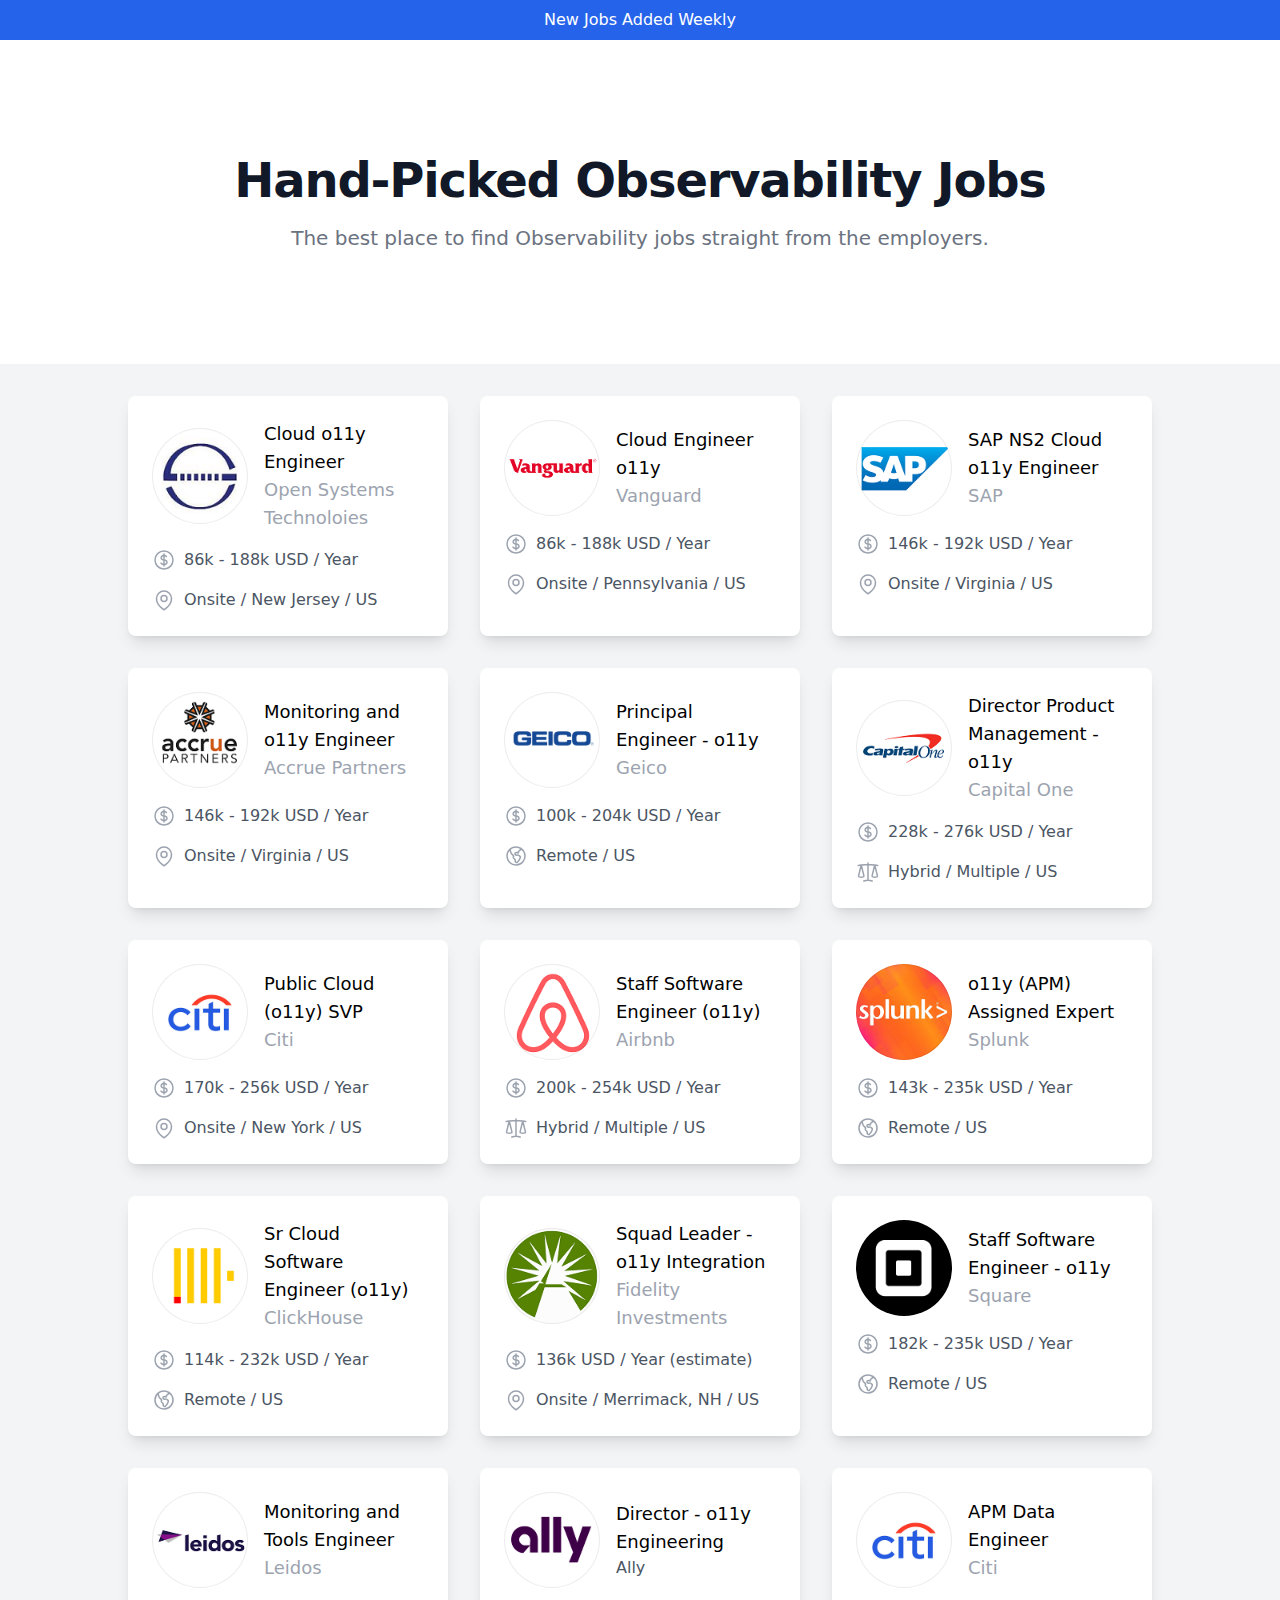
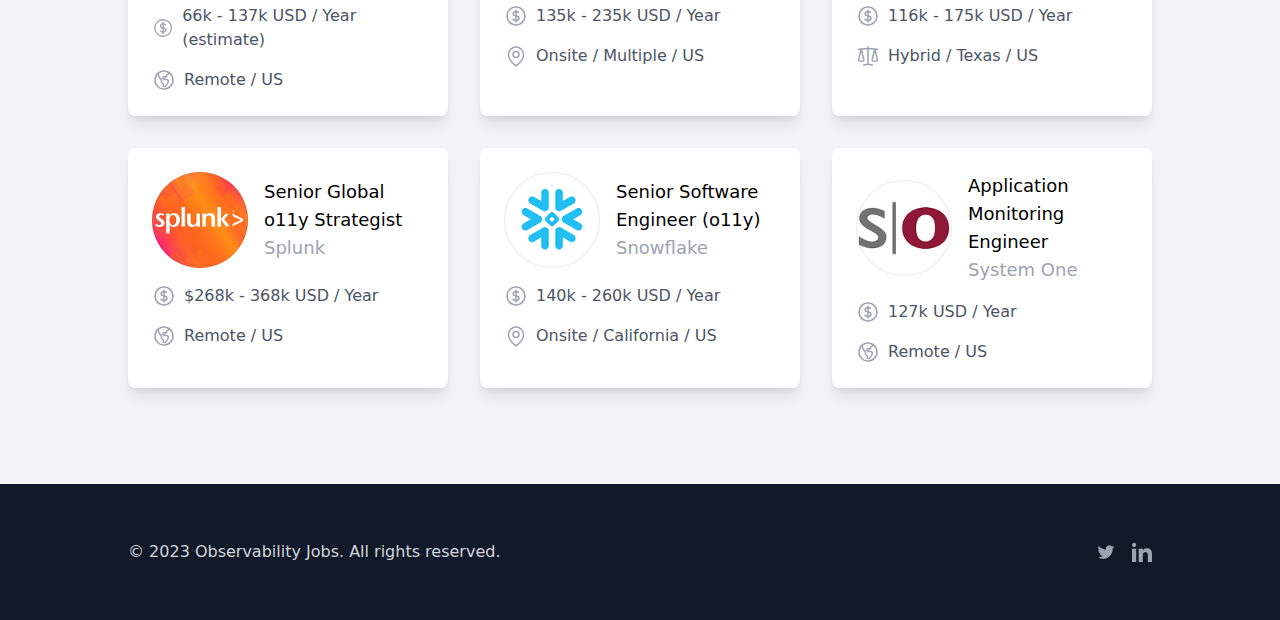
==== index.html @ 0b37a506 "weekly update" ====
<!DOCTYPE html>
<html lang="en">
  <head>
    <meta charset="UTF-8" />
    <meta http-equiv="X-UA-Compatible" content="IE=edge" />
    <meta name="viewport" content="width=device-width, initial-scale=1.0" />
    <link rel="stylesheet" href="style.css" />
    <!-- SEO tags -->
    <meta name="title" content="Observability Jobs" />
    <meta
      name="description"
      content="Hand-Picked Observability Jobs. The best place to find Observability jobs straight from the employers. Updated weekly." />
    <meta
      name="keywords"
      content="o11y, observability, monitoring, visibility" />
    <meta name="robots" content="index, follow" />
    <meta http-equiv="Content-Type" content="text/html; charset=utf-8" />
    <meta name="language" content="English" />
    <!-- OpenGraph tags -->
    <meta property="og:locale" content="en_US" />
    <meta property="og:type" content="article" />
    <meta property="og:title" content="Job Board" />
    <meta property="og:url" content="https://o11yjobs.com" />
    <meta property="og:site_name" content="Observability Jobs" />
    <!-- Twitter card tags -->
    <meta name="twitter:card" content="summary" />
    <meta name="twitter:site" content="@o11yjobs" />
    <meta name="twitter:title" content="Observability Jobs" />
    <meta
      name="twitter:description"
      content="Hand-Picked Observability Jobs. The best place to find Observability  jobs straight from the employers. Updated weekly." />
    <meta
      name="twitter:image"
      content="https://o11yjobs.com/img/site-logo.png" />

    <title>Observability Jobs</title>
  </head>
  <body class="bg-gray-100">
    <!-- Banner section -->
    <section class="bg-blue-600 px-4 py-2 text-white">
      <div class="mx-auto max-w-screen-lg">
        <p class="text-center">New Jobs Added Weekly</p>
      </div>
    </section>

    <!-- Hero section -->
    <section class="bg-white px-4 py-8">
      <div class="mx-auto max-w-screen-lg px-4 py-20 sm:px-6 lg:px-8">
        <h1
          class="mx-auto text-center text-4xl font-extrabold tracking-tight text-gray-900 sm:text-5xl sm:leading-[3.5rem] lg:max-w-4xl">
          Hand-Picked Observability Jobs
        </h1>
        <p class="mt-4 text-center text-xl text-gray-500">
          The best place to find Observability jobs straight from the employers.
        </p>
      </div>
    </section>

    <!-- Grid section -->
    <section class="bg-gray-100 px-4 py-8">
      <div
        class="mx-auto grid max-w-screen-lg grid-cols-1 gap-8 sm:grid-cols-2 lg:grid-cols-3">
        <div
          class="bg-white rounded-lg shadow-lg p-6 hover:shadow-xl hover:-translate-y-1 transition duration-200">
          <a
            href="https://www2.jobdiva.com/portal/?a=igjdnwlupnizy5oj4o4anqqe6564dk0883vo6g0xnslizbexg8ikt3j0ryfl9q0w&jobid=19289369#/jobs/19289369">
            <div class="flex items-center mb-4">
              <div class="relative h-20 w-20 flex-none sm:h-24 sm:w-24">
                <img
                  class="absolute inset-0 h-full w-full rounded-full object-cover"
                  src="img/open-systems-logo.png"
                  alt="" />
                <div
                  class="absolute inset-0 rounded-full ring-1 ring-inset ring-black/[0.08]"></div>
              </div>
              <div class="ml-4">
                <h3 class="text-lg font-medium">Cloud o11y Engineer</h3>
                <p class="text-lg text-gray-400">Open Systems Technoloies</p>
              </div>
            </div>
            <div class="flex items-center mb-4">
              <svg
                xmlns="http://www.w3.org/2000/svg"
                fill="none"
                viewBox="0 0 24 24"
                stroke-width="1.5"
                stroke="currentColor"
                class="w-6 h-6 text-gray-400">
                <path
                  stroke-linecap="round"
                  stroke-linejoin="round"
                  d="M12 6v12m-3-2.818l.879.659c1.171.879 3.07.879 4.242 0 1.172-.879 1.172-2.303 0-3.182C13.536 12.219 12.768 12 12 12c-.725 0-1.45-.22-2.003-.659-1.106-.879-1.106-2.303 0-3.182s2.9-.879 4.006 0l.415.33M21 12a9 9 0 11-18 0 9 9 0 0118 0z" />
              </svg>

              <p class="ml-2 text-gray-600">86k - 188k USD / Year</p>
            </div>
            <div class="flex items-center">
              <svg
                xmlns="http://www.w3.org/2000/svg"
                fill="none"
                viewBox="0 0 24 24"
                stroke-width="1.5"
                stroke="currentColor"
                class="w-6 h-6 text-gray-400">
                <path
                  stroke-linecap="round"
                  stroke-linejoin="round"
                  d="M15 10.5a3 3 0 11-6 0 3 3 0 016 0z" />
                <path
                  stroke-linecap="round"
                  stroke-linejoin="round"
                  d="M19.5 10.5c0 7.142-7.5 11.25-7.5 11.25S4.5 17.642 4.5 10.5a7.5 7.5 0 1115 0z" />
              </svg>

              <p class="ml-2 text-gray-600">Onsite / New Jersey / US</p>
            </div>
          </a>
        </div>

        <div
          class="bg-white rounded-lg shadow-lg p-6 hover:shadow-xl hover:-translate-y-1 transition duration-200">
          <a
            href="https://www.vanguardjobs.com/job/18387582/cloud-engineer--observability---monitoring-wayne-pa">
            <div class="flex items-center mb-4">
              <div class="relative h-20 w-20 flex-none sm:h-24 sm:w-24">
                <img
                  class="absolute inset-0 h-full w-full rounded-full object-cover"
                  src="img/vanguard-logo.png"
                  alt="" />
                <div
                  class="absolute inset-0 rounded-full ring-1 ring-inset ring-black/[0.08]"></div>
              </div>
              <div class="ml-4">
                <h3 class="text-lg font-medium">Cloud Engineer o11y</h3>
                <p class="text-lg text-gray-400">Vanguard</p>
              </div>
            </div>
            <div class="flex items-center mb-4">
              <svg
                xmlns="http://www.w3.org/2000/svg"
                fill="none"
                viewBox="0 0 24 24"
                stroke-width="1.5"
                stroke="currentColor"
                class="w-6 h-6 text-gray-400">
                <path
                  stroke-linecap="round"
                  stroke-linejoin="round"
                  d="M12 6v12m-3-2.818l.879.659c1.171.879 3.07.879 4.242 0 1.172-.879 1.172-2.303 0-3.182C13.536 12.219 12.768 12 12 12c-.725 0-1.45-.22-2.003-.659-1.106-.879-1.106-2.303 0-3.182s2.9-.879 4.006 0l.415.33M21 12a9 9 0 11-18 0 9 9 0 0118 0z" />
              </svg>

              <p class="ml-2 text-gray-600">86k - 188k USD / Year</p>
            </div>
            <div class="flex items-center">
              <svg
                xmlns="http://www.w3.org/2000/svg"
                fill="none"
                viewBox="0 0 24 24"
                stroke-width="1.5"
                stroke="currentColor"
                class="w-6 h-6 text-gray-400">
                <path
                  stroke-linecap="round"
                  stroke-linejoin="round"
                  d="M15 10.5a3 3 0 11-6 0 3 3 0 016 0z" />
                <path
                  stroke-linecap="round"
                  stroke-linejoin="round"
                  d="M19.5 10.5c0 7.142-7.5 11.25-7.5 11.25S4.5 17.642 4.5 10.5a7.5 7.5 0 1115 0z" />
              </svg>

              <p class="ml-2 text-gray-600">Onsite / Pennsylvania / US</p>
            </div>
          </a>
        </div>

        <div
          class="bg-white rounded-lg shadow-lg p-6 hover:shadow-xl hover:-translate-y-1 transition duration-200">
          <a
            href="https://jobs.sap.com/job/SAP-NS2-Cloud-Observability-Engineer-Metro-DC-20171/934137401">
            <div class="flex items-center mb-4">
              <div class="relative h-20 w-20 flex-none sm:h-24 sm:w-24">
                <img
                  class="absolute inset-0 h-full w-full rounded-full object-cover"
                  src="img/sap-logo.png"
                  alt="" />
                <div
                  class="absolute inset-0 rounded-full ring-1 ring-inset ring-black/[0.08]"></div>
              </div>
              <div class="ml-4">
                <h3 class="text-lg font-medium">SAP NS2 Cloud o11y Engineer</h3>
                <p class="text-lg text-gray-400">SAP</p>
              </div>
            </div>
            <div class="flex items-center mb-4">
              <svg
                xmlns="http://www.w3.org/2000/svg"
                fill="none"
                viewBox="0 0 24 24"
                stroke-width="1.5"
                stroke="currentColor"
                class="w-6 h-6 text-gray-400">
                <path
                  stroke-linecap="round"
                  stroke-linejoin="round"
                  d="M12 6v12m-3-2.818l.879.659c1.171.879 3.07.879 4.242 0 1.172-.879 1.172-2.303 0-3.182C13.536 12.219 12.768 12 12 12c-.725 0-1.45-.22-2.003-.659-1.106-.879-1.106-2.303 0-3.182s2.9-.879 4.006 0l.415.33M21 12a9 9 0 11-18 0 9 9 0 0118 0z" />
              </svg>

              <p class="ml-2 text-gray-600">146k - 192k USD / Year</p>
            </div>
            <div class="flex items-center">
              <svg
                xmlns="http://www.w3.org/2000/svg"
                fill="none"
                viewBox="0 0 24 24"
                stroke-width="1.5"
                stroke="currentColor"
                class="w-6 h-6 text-gray-400">
                <path
                  stroke-linecap="round"
                  stroke-linejoin="round"
                  d="M15 10.5a3 3 0 11-6 0 3 3 0 016 0z" />
                <path
                  stroke-linecap="round"
                  stroke-linejoin="round"
                  d="M19.5 10.5c0 7.142-7.5 11.25-7.5 11.25S4.5 17.642 4.5 10.5a7.5 7.5 0 1115 0z" />
              </svg>

              <p class="ml-2 text-gray-600">Onsite / Virginia / US</p>
            </div>
          </a>
        </div>

        <div
          class="bg-white rounded-lg shadow-lg p-6 hover:shadow-xl hover:-translate-y-1 transition duration-200">
          <a
            href="https://accruepartners.com/jobs/monitoring-and-observability-engineer-48016">
            <div class="flex items-center mb-4">
              <div class="relative h-20 w-20 flex-none sm:h-24 sm:w-24">
                <img
                  class="absolute inset-0 h-full w-full rounded-full object-cover"
                  src="img/accrue-logo.png"
                  alt="" />
                <div
                  class="absolute inset-0 rounded-full ring-1 ring-inset ring-black/[0.08]"></div>
              </div>
              <div class="ml-4">
                <h3 class="text-lg font-medium">
                  Monitoring and o11y Engineer
                </h3>
                <p class="text-lg text-gray-400">Accrue Partners</p>
              </div>
            </div>
            <div class="flex items-center mb-4">
              <svg
                xmlns="http://www.w3.org/2000/svg"
                fill="none"
                viewBox="0 0 24 24"
                stroke-width="1.5"
                stroke="currentColor"
                class="w-6 h-6 text-gray-400">
                <path
                  stroke-linecap="round"
                  stroke-linejoin="round"
                  d="M12 6v12m-3-2.818l.879.659c1.171.879 3.07.879 4.242 0 1.172-.879 1.172-2.303 0-3.182C13.536 12.219 12.768 12 12 12c-.725 0-1.45-.22-2.003-.659-1.106-.879-1.106-2.303 0-3.182s2.9-.879 4.006 0l.415.33M21 12a9 9 0 11-18 0 9 9 0 0118 0z" />
              </svg>

              <p class="ml-2 text-gray-600">146k - 192k USD / Year</p>
            </div>
            <div class="flex items-center">
              <svg
                xmlns="http://www.w3.org/2000/svg"
                fill="none"
                viewBox="0 0 24 24"
                stroke-width="1.5"
                stroke="currentColor"
                class="w-6 h-6 text-gray-400">
                <path
                  stroke-linecap="round"
                  stroke-linejoin="round"
                  d="M15 10.5a3 3 0 11-6 0 3 3 0 016 0z" />
                <path
                  stroke-linecap="round"
                  stroke-linejoin="round"
                  d="M19.5 10.5c0 7.142-7.5 11.25-7.5 11.25S4.5 17.642 4.5 10.5a7.5 7.5 0 1115 0z" />
              </svg>

              <p class="ml-2 text-gray-600">Onsite / Virginia / US</p>
            </div>
          </a>
        </div>

        <div
          class="bg-white rounded-lg shadow-lg p-6 hover:shadow-xl hover:-translate-y-1 transition duration-200">
          <a
            href="https://geico.wd1.myworkdayjobs.com/External/job/Chevy-Chase-MD/Principal-Engineer---Observability_R0042950">
            <div class="flex items-center mb-4">
              <div class="relative h-20 w-20 flex-none sm:h-24 sm:w-24">
                <img
                  class="absolute inset-0 h-full w-full rounded-full object-cover"
                  src="img/geico-logo.png"
                  alt="" />
                <div
                  class="absolute inset-0 rounded-full ring-1 ring-inset ring-black/[0.08]"></div>
              </div>
              <div class="ml-4">
                <h3 class="text-lg font-medium">Principal Engineer - o11y</h3>
                <p class="text-lg text-gray-400">Geico</p>
              </div>
            </div>
            <div class="flex items-center mb-4">
              <svg
                xmlns="http://www.w3.org/2000/svg"
                fill="none"
                viewBox="0 0 24 24"
                stroke-width="1.5"
                stroke="currentColor"
                class="w-6 h-6 text-gray-400">
                <path
                  stroke-linecap="round"
                  stroke-linejoin="round"
                  d="M12 6v12m-3-2.818l.879.659c1.171.879 3.07.879 4.242 0 1.172-.879 1.172-2.303 0-3.182C13.536 12.219 12.768 12 12 12c-.725 0-1.45-.22-2.003-.659-1.106-.879-1.106-2.303 0-3.182s2.9-.879 4.006 0l.415.33M21 12a9 9 0 11-18 0 9 9 0 0118 0z" />
              </svg>

              <p class="ml-2 text-gray-600">100k - 204k USD / Year</p>
            </div>
            <div class="flex items-center">
              <svg
                xmlns="http://www.w3.org/2000/svg"
                fill="none"
                viewBox="0 0 24 24"
                stroke-width="1.5"
                stroke="currentColor"
                class="w-6 h-6 text-gray-400">
                <path
                  stroke-linecap="round"
                  stroke-linejoin="round"
                  d="M6.115 5.19l.319 1.913A6 6 0 008.11 10.36L9.75 12l-.387.775c-.217.433-.132.956.21 1.298l1.348 1.348c.21.21.329.497.329.795v1.089c0 .426.24.815.622 1.006l.153.076c.433.217.956.132 1.298-.21l.723-.723a8.7 8.7 0 002.288-4.042 1.087 1.087 0 00-.358-1.099l-1.33-1.108c-.251-.21-.582-.299-.905-.245l-1.17.195a1.125 1.125 0 01-.98-.314l-.295-.295a1.125 1.125 0 010-1.591l.13-.132a1.125 1.125 0 011.3-.21l.603.302a.809.809 0 001.086-1.086L14.25 7.5l1.256-.837a4.5 4.5 0 001.528-1.732l.146-.292M6.115 5.19A9 9 0 1017.18 4.64M6.115 5.19A8.965 8.965 0 0112 3c1.929 0 3.716.607 5.18 1.64" />
              </svg>

              <p class="ml-2 text-gray-600">Remote / US</p>
            </div>
          </a>
        </div>

        <div
          class="bg-white rounded-lg shadow-lg p-6 hover:shadow-xl hover:-translate-y-1 transition duration-200">
          <a
            href="https://www.capitalonecareers.com/job/richmond/director-product-management-observability-monitoring-and-logging/1732/48389981456">
            <div class="flex items-center mb-4">
              <div class="relative h-20 w-20 flex-none sm:h-24 sm:w-24">
                <img
                  class="absolute inset-0 h-full w-full rounded-full object-cover"
                  src="img/capital-one-logo.png"
                  alt="" />
                <div
                  class="absolute inset-0 rounded-full ring-1 ring-inset ring-black/[0.08]"></div>
              </div>
              <div class="ml-4">
                <h3 class="text-lg font-medium">
                  Director Product Management - o11y
                </h3>
                <p class="text-lg text-gray-400">Capital One</p>
              </div>
            </div>
            <div class="flex items-center mb-4">
              <svg
                xmlns="http://www.w3.org/2000/svg"
                fill="none"
                viewBox="0 0 24 24"
                stroke-width="1.5"
                stroke="currentColor"
                class="w-6 h-6 text-gray-400">
                <path
                  stroke-linecap="round"
                  stroke-linejoin="round"
                  d="M12 6v12m-3-2.818l.879.659c1.171.879 3.07.879 4.242 0 1.172-.879 1.172-2.303 0-3.182C13.536 12.219 12.768 12 12 12c-.725 0-1.45-.22-2.003-.659-1.106-.879-1.106-2.303 0-3.182s2.9-.879 4.006 0l.415.33M21 12a9 9 0 11-18 0 9 9 0 0118 0z" />
              </svg>
              <p class="ml-2 text-gray-600">228k - 276k USD / Year</p>
            </div>
            <div class="flex items-center">
              <svg
                xmlns="http://www.w3.org/2000/svg"
                fill="none"
                viewBox="0 0 24 24"
                stroke-width="1.5"
                stroke="currentColor"
                class="w-6 h-6 text-gray-400">
                <path
                  stroke-linecap="round"
                  stroke-linejoin="round"
                  d="M12 3v17.25m0 0c-1.472 0-2.882.265-4.185.75M12 20.25c1.472 0 2.882.265 4.185.75M18.75 4.97A48.416 48.416 0 0012 4.5c-2.291 0-4.545.16-6.75.47m13.5 0c1.01.143 2.01.317 3 .52m-3-.52l2.62 10.726c.122.499-.106 1.028-.589 1.202a5.988 5.988 0 01-2.031.352 5.988 5.988 0 01-2.031-.352c-.483-.174-.711-.703-.59-1.202L18.75 4.971zm-16.5.52c.99-.203 1.99-.377 3-.52m0 0l2.62 10.726c.122.499-.106 1.028-.589 1.202a5.989 5.989 0 01-2.031.352 5.989 5.989 0 01-2.031-.352c-.483-.174-.711-.703-.59-1.202L5.25 4.971z" />
              </svg>

              <p class="ml-2 text-gray-600">Hybrid / Multiple / US</p>
            </div>
          </a>
        </div>
        <!-- Job card 1 -->
        <!--div
          class="bg-white rounded-lg shadow-lg p-6 hover:shadow-xl hover:-translate-y-1 transition duration-200">
          <a href="https://boards.greenhouse.io/gusto/jobs/5036888">
            <div class="flex items-center mb-4">
              <div class="relative h-20 w-20 flex-none sm:h-24 sm:w-24">
                <img
                  class="absolute inset-0 h-full w-full rounded-full object-cover"
                  src="img/gusto-logo.png"
                  alt="" />
                <div
                  class="absolute inset-0 rounded-full ring-1 ring-inset ring-black/[0.08]"></div>
              </div>
              <div class="ml-4">
                <h3 class="text-lg font-medium">Software Engineer (o11y)</h3>

                <p class="text-lg text-gray-400">Gusto</p>
              </div>
            </div>
            <div class="flex items-center mb-4">
              <svg
                xmlns="http://www.w3.org/2000/svg"
                fill="none"
                viewBox="0 0 24 24"
                stroke-width="1.5"
                stroke="currentColor"
                class="w-6 h-6 text-gray-400">
                <path
                  stroke-linecap="round"
                  stroke-linejoin="round"
                  d="M12 6v12m-3-2.818l.879.659c1.171.879 3.07.879 4.242 0 1.172-.879 1.172-2.303 0-3.182C13.536 12.219 12.768 12 12 12c-.725 0-1.45-.22-2.003-.659-1.106-.879-1.106-2.303 0-3.182s2.9-.879 4.006 0l.415.33M21 12a9 9 0 11-18 0 9 9 0 0118 0z" />
              </svg>

              <p class="ml-2 text-gray-600">142k - 197k USD / Year</p>
            </div>
            <div class="flex items-center">
              <svg
                xmlns="http://www.w3.org/2000/svg"
                fill="none"
                viewBox="0 0 24 24"
                stroke-width="1.5"
                stroke="currentColor"
                class="w-6 h-6 text-gray-400">
                <path
                  stroke-linecap="round"
                  stroke-linejoin="round"
                  d="M6.115 5.19l.319 1.913A6 6 0 008.11 10.36L9.75 12l-.387.775c-.217.433-.132.956.21 1.298l1.348 1.348c.21.21.329.497.329.795v1.089c0 .426.24.815.622 1.006l.153.076c.433.217.956.132 1.298-.21l.723-.723a8.7 8.7 0 002.288-4.042 1.087 1.087 0 00-.358-1.099l-1.33-1.108c-.251-.21-.582-.299-.905-.245l-1.17.195a1.125 1.125 0 01-.98-.314l-.295-.295a1.125 1.125 0 010-1.591l.13-.132a1.125 1.125 0 011.3-.21l.603.302a.809.809 0 001.086-1.086L14.25 7.5l1.256-.837a4.5 4.5 0 001.528-1.732l.146-.292M6.115 5.19A9 9 0 1017.18 4.64M6.115 5.19A8.965 8.965 0 0112 3c1.929 0 3.716.607 5.18 1.64" />
              </svg>

              <p class="ml-2 text-gray-600">Remote / US</p>
            </div>
          </a>
        </div-->

        <!-- Job card 2 -->
        <div
          class="bg-white rounded-lg shadow-lg p-6 hover:shadow-xl hover:-translate-y-1 transition duration-200">
          <a
            href="https://jobs.citi.com/job/new-york/public-cloud-observability-engineer-svp/287/48752968720">
            <div class="flex items-center mb-4">
              <div class="relative h-20 w-20 flex-none sm:h-24 sm:w-24">
                <img
                  class="absolute inset-0 h-full w-full rounded-full object-cover"
                  src="img/citi-logo.png"
                  alt="" />
                <div
                  class="absolute inset-0 rounded-full ring-1 ring-inset ring-black/[0.08]"></div>
              </div>
              <div class="ml-4">
                <h3 class="text-lg font-medium">Public Cloud (o11y) SVP</h3>
                <p class="text-lg text-gray-400">Citi</p>
              </div>
            </div>
            <div class="flex items-center mb-4">
              <svg
                xmlns="http://www.w3.org/2000/svg"
                fill="none"
                viewBox="0 0 24 24"
                stroke-width="1.5"
                stroke="currentColor"
                class="w-6 h-6 text-gray-400">
                <path
                  stroke-linecap="round"
                  stroke-linejoin="round"
                  d="M12 6v12m-3-2.818l.879.659c1.171.879 3.07.879 4.242 0 1.172-.879 1.172-2.303 0-3.182C13.536 12.219 12.768 12 12 12c-.725 0-1.45-.22-2.003-.659-1.106-.879-1.106-2.303 0-3.182s2.9-.879 4.006 0l.415.33M21 12a9 9 0 11-18 0 9 9 0 0118 0z" />
              </svg>

              <p class="ml-2 text-gray-600">170k - 256k USD / Year</p>
            </div>
            <div class="flex items-center">
              <svg
                xmlns="http://www.w3.org/2000/svg"
                fill="none"
                viewBox="0 0 24 24"
                stroke-width="1.5"
                stroke="currentColor"
                class="w-6 h-6 text-gray-400">
                <path
                  stroke-linecap="round"
                  stroke-linejoin="round"
                  d="M15 10.5a3 3 0 11-6 0 3 3 0 016 0z" />
                <path
                  stroke-linecap="round"
                  stroke-linejoin="round"
                  d="M19.5 10.5c0 7.142-7.5 11.25-7.5 11.25S4.5 17.642 4.5 10.5a7.5 7.5 0 1115 0z" />
              </svg>

              <p class="ml-2 text-gray-600">Onsite / New York / US</p>
            </div>
          </a>
        </div>

        <!-- Job card 3 -->
        <div
          class="bg-white rounded-lg shadow-lg p-6 hover:shadow-xl hover:-translate-y-1 transition duration-200">
          <a href="https://careers.airbnb.com/positions/5045865">
            <div class="flex items-center mb-4">
              <div class="relative h-20 w-20 flex-none sm:h-24 sm:w-24">
                <img
                  class="absolute inset-0 h-full w-full rounded-full object-cover"
                  src="img/airbnb-logo.png"
                  alt="" />
                <div
                  class="absolute inset-0 rounded-full ring-1 ring-inset ring-black/[0.08]"></div>
              </div>
              <div class="ml-4">
                <h3 class="text-lg font-medium">
                  Staff Software Engineer (o11y)
                </h3>
                <p class="text-lg text-gray-400">Airbnb</p>
              </div>
            </div>
            <div class="flex items-center mb-4">
              <svg
                xmlns="http://www.w3.org/2000/svg"
                fill="none"
                viewBox="0 0 24 24"
                stroke-width="1.5"
                stroke="currentColor"
                class="w-6 h-6 text-gray-400">
                <path
                  stroke-linecap="round"
                  stroke-linejoin="round"
                  d="M12 6v12m-3-2.818l.879.659c1.171.879 3.07.879 4.242 0 1.172-.879 1.172-2.303 0-3.182C13.536 12.219 12.768 12 12 12c-.725 0-1.45-.22-2.003-.659-1.106-.879-1.106-2.303 0-3.182s2.9-.879 4.006 0l.415.33M21 12a9 9 0 11-18 0 9 9 0 0118 0z" />
              </svg>

              <p class="ml-2 text-gray-600">200k - 254k USD / Year</p>
            </div>
            <div class="flex items-center">
              <svg
                xmlns="http://www.w3.org/2000/svg"
                fill="none"
                viewBox="0 0 24 24"
                stroke-width="1.5"
                stroke="currentColor"
                class="w-6 h-6 text-gray-400">
                <path
                  stroke-linecap="round"
                  stroke-linejoin="round"
                  d="M12 3v17.25m0 0c-1.472 0-2.882.265-4.185.75M12 20.25c1.472 0 2.882.265 4.185.75M18.75 4.97A48.416 48.416 0 0012 4.5c-2.291 0-4.545.16-6.75.47m13.5 0c1.01.143 2.01.317 3 .52m-3-.52l2.62 10.726c.122.499-.106 1.028-.589 1.202a5.988 5.988 0 01-2.031.352 5.988 5.988 0 01-2.031-.352c-.483-.174-.711-.703-.59-1.202L18.75 4.971zm-16.5.52c.99-.203 1.99-.377 3-.52m0 0l2.62 10.726c.122.499-.106 1.028-.589 1.202a5.989 5.989 0 01-2.031.352 5.989 5.989 0 01-2.031-.352c-.483-.174-.711-.703-.59-1.202L5.25 4.971z" />
              </svg>

              <p class="ml-2 text-gray-600">Hybrid / Multiple / US</p>
            </div>
          </a>
        </div>

        <!-- Job card 4 -->
        <!--div
          class="bg-white rounded-lg shadow-lg p-6 hover:shadow-xl hover:-translate-y-1 transition duration-200">
          <a
            href="https://www.schwabjobs.com/job/austin/ito-observability-manager/33727/48777263312">
            <div class="flex items-center mb-4">
              <div class="relative h-20 w-20 flex-none sm:h-24 sm:w-24">
                <img
                  class="absolute inset-0 h-full w-full rounded-full object-cover"
                  src="img/charles-schwab-logo.png"
                  alt="" />
                <div
                  class="absolute inset-0 rounded-full ring-1 ring-inset ring-black/[0.08]"></div>
              </div>
              <div class="ml-4">
                <h3 class="text-lg font-medium">ITO o11y Manager</h3>
                <p class="text-lg text-gray-400">Charles Schwab</p>
              </div>
            </div>
            <div class="flex items-center mb-4">
              <svg
                xmlns="http://www.w3.org/2000/svg"
                fill="none"
                viewBox="0 0 24 24"
                stroke-width="1.5"
                stroke="currentColor"
                class="w-6 h-6 text-gray-400">
                <path
                  stroke-linecap="round"
                  stroke-linejoin="round"
                  d="M12 6v12m-3-2.818l.879.659c1.171.879 3.07.879 4.242 0 1.172-.879 1.172-2.303 0-3.182C13.536 12.219 12.768 12 12 12c-.725 0-1.45-.22-2.003-.659-1.106-.879-1.106-2.303 0-3.182s2.9-.879 4.006 0l.415.33M21 12a9 9 0 11-18 0 9 9 0 0118 0z" />
              </svg>

              <p class="ml-2 text-gray-600">87k - 195k USD / Year</p>
            </div>
            <div class="flex items-center">
              <svg
                xmlns="http://www.w3.org/2000/svg"
                fill="none"
                viewBox="0 0 24 24"
                stroke-width="1.5"
                stroke="currentColor"
                class="w-6 h-6 text-gray-400">
                <path
                  stroke-linecap="round"
                  stroke-linejoin="round"
                  d="M15 10.5a3 3 0 11-6 0 3 3 0 016 0z" />
                <path
                  stroke-linecap="round"
                  stroke-linejoin="round"
                  d="M19.5 10.5c0 7.142-7.5 11.25-7.5 11.25S4.5 17.642 4.5 10.5a7.5 7.5 0 1115 0z" />
              </svg>

              <p class="ml-2 text-gray-600">Onsite / US</p>
            </div>
          </a>
        </div-->

        <!-- Job card 5 -->
        <div
          class="bg-white rounded-lg shadow-lg p-6 hover:shadow-xl hover:-translate-y-1 transition duration-200">
          <a href="https://jobs.jobvite.com/splunk-careers/job/oL4fnfwb">
            <div class="flex items-center mb-4">
              <div class="relative h-20 w-20 flex-none sm:h-24 sm:w-24">
                <img
                  class="absolute inset-0 h-full w-full rounded-full object-cover"
                  src="img/splunk-logo.png"
                  alt="" />
                <div
                  class="absolute inset-0 rounded-full ring-1 ring-inset ring-black/[0.08]"></div>
              </div>
              <div class="ml-4">
                <h3 class="text-lg font-medium">o11y (APM) Assigned Expert</h3>
                <p class="text-lg text-gray-400">Splunk</p>
              </div>
            </div>
            <div class="flex items-center mb-4">
              <svg
                xmlns="http://www.w3.org/2000/svg"
                fill="none"
                viewBox="0 0 24 24"
                stroke-width="1.5"
                stroke="currentColor"
                class="w-6 h-6 text-gray-400">
                <path
                  stroke-linecap="round"
                  stroke-linejoin="round"
                  d="M12 6v12m-3-2.818l.879.659c1.171.879 3.07.879 4.242 0 1.172-.879 1.172-2.303 0-3.182C13.536 12.219 12.768 12 12 12c-.725 0-1.45-.22-2.003-.659-1.106-.879-1.106-2.303 0-3.182s2.9-.879 4.006 0l.415.33M21 12a9 9 0 11-18 0 9 9 0 0118 0z" />
              </svg>

              <p class="ml-2 text-gray-600">143k - 235k USD / Year</p>
            </div>
            <div class="flex items-center">
              <svg
                xmlns="http://www.w3.org/2000/svg"
                fill="none"
                viewBox="0 0 24 24"
                stroke-width="1.5"
                stroke="currentColor"
                class="w-6 h-6 text-gray-400">
                <path
                  stroke-linecap="round"
                  stroke-linejoin="round"
                  d="M6.115 5.19l.319 1.913A6 6 0 008.11 10.36L9.75 12l-.387.775c-.217.433-.132.956.21 1.298l1.348 1.348c.21.21.329.497.329.795v1.089c0 .426.24.815.622 1.006l.153.076c.433.217.956.132 1.298-.21l.723-.723a8.7 8.7 0 002.288-4.042 1.087 1.087 0 00-.358-1.099l-1.33-1.108c-.251-.21-.582-.299-.905-.245l-1.17.195a1.125 1.125 0 01-.98-.314l-.295-.295a1.125 1.125 0 010-1.591l.13-.132a1.125 1.125 0 011.3-.21l.603.302a.809.809 0 001.086-1.086L14.25 7.5l1.256-.837a4.5 4.5 0 001.528-1.732l.146-.292M6.115 5.19A9 9 0 1017.18 4.64M6.115 5.19A8.965 8.965 0 0112 3c1.929 0 3.716.607 5.18 1.64" />
              </svg>

              <p class="ml-2 text-gray-600">Remote / US</p>
            </div>
          </a>
        </div>

        <!-- Job card 6 -->
        <div
          class="bg-white rounded-lg shadow-lg p-6 hover:shadow-xl hover:-translate-y-1 transition duration-200">
          <a href="https://boards.greenhouse.io/clickhouse/jobs/4871455004">
            <div class="flex items-center mb-4">
              <div class="relative h-20 w-20 flex-none sm:h-24 sm:w-24">
                <img
                  class="absolute inset-0 h-full w-full rounded-full object-cover"
                  src="img/clickhouse-logo.png"
                  alt="" />
                <div
                  class="absolute inset-0 rounded-full ring-1 ring-inset ring-black/[0.08]"></div>
              </div>
              <div class="ml-4">
                <h3 class="text-lg font-medium">
                  Sr Cloud Software Engineer (o11y)
                </h3>
                <p class="text-lg text-gray-400">ClickHouse</p>
              </div>
            </div>
            <div class="flex items-center mb-4">
              <svg
                xmlns="http://www.w3.org/2000/svg"
                fill="none"
                viewBox="0 0 24 24"
                stroke-width="1.5"
                stroke="currentColor"
                class="w-6 h-6 text-gray-400">
                <path
                  stroke-linecap="round"
                  stroke-linejoin="round"
                  d="M12 6v12m-3-2.818l.879.659c1.171.879 3.07.879 4.242 0 1.172-.879 1.172-2.303 0-3.182C13.536 12.219 12.768 12 12 12c-.725 0-1.45-.22-2.003-.659-1.106-.879-1.106-2.303 0-3.182s2.9-.879 4.006 0l.415.33M21 12a9 9 0 11-18 0 9 9 0 0118 0z" />
              </svg>

              <p class="ml-2 text-gray-600">114k - 232k USD / Year</p>
            </div>
            <div class="flex items-center">
              <svg
                xmlns="http://www.w3.org/2000/svg"
                fill="none"
                viewBox="0 0 24 24"
                stroke-width="1.5"
                stroke="currentColor"
                class="w-6 h-6 text-gray-400">
                <path
                  stroke-linecap="round"
                  stroke-linejoin="round"
                  d="M6.115 5.19l.319 1.913A6 6 0 008.11 10.36L9.75 12l-.387.775c-.217.433-.132.956.21 1.298l1.348 1.348c.21.21.329.497.329.795v1.089c0 .426.24.815.622 1.006l.153.076c.433.217.956.132 1.298-.21l.723-.723a8.7 8.7 0 002.288-4.042 1.087 1.087 0 00-.358-1.099l-1.33-1.108c-.251-.21-.582-.299-.905-.245l-1.17.195a1.125 1.125 0 01-.98-.314l-.295-.295a1.125 1.125 0 010-1.591l.13-.132a1.125 1.125 0 011.3-.21l.603.302a.809.809 0 001.086-1.086L14.25 7.5l1.256-.837a4.5 4.5 0 001.528-1.732l.146-.292M6.115 5.19A9 9 0 1017.18 4.64M6.115 5.19A8.965 8.965 0 0112 3c1.929 0 3.716.607 5.18 1.64" />
              </svg>

              <p class="ml-2 text-gray-600">Remote / US</p>
            </div>
          </a>
        </div>

        <!-- Job card 7 -->
        <div
          class="bg-white rounded-lg shadow-lg p-6 hover:shadow-xl hover:-translate-y-1 transition duration-200">
          <a
            href="https://jobs.fidelity.com/job-details/18388962/squad-leader-observability-platform-integrations/">
            <div class="flex items-center mb-4">
              <div class="relative h-20 w-20 flex-none sm:h-24 sm:w-24">
                <img
                  class="absolute inset-0 h-full w-full rounded-full object-cover"
                  src="img/fidelity-logo.png"
                  alt="" />
                <div
                  class="absolute inset-0 rounded-full ring-1 ring-inset ring-black/[0.08]"></div>
              </div>
              <div class="ml-4">
                <h3 class="text-lg font-medium">
                  Squad Leader - o11y Integration
                </h3>
                <p class="text-lg text-gray-400">Fidelity Investments</p>
              </div>
            </div>
            <div class="flex items-center mb-4">
              <svg
                xmlns="http://www.w3.org/2000/svg"
                fill="none"
                viewBox="0 0 24 24"
                stroke-width="1.5"
                stroke="currentColor"
                class="w-6 h-6 text-gray-400">
                <path
                  stroke-linecap="round"
                  stroke-linejoin="round"
                  d="M12 6v12m-3-2.818l.879.659c1.171.879 3.07.879 4.242 0 1.172-.879 1.172-2.303 0-3.182C13.536 12.219 12.768 12 12 12c-.725 0-1.45-.22-2.003-.659-1.106-.879-1.106-2.303 0-3.182s2.9-.879 4.006 0l.415.33M21 12a9 9 0 11-18 0 9 9 0 0118 0z" />
              </svg>

              <p class="ml-2 text-gray-600">136k USD / Year (estimate)</p>
            </div>
            <div class="flex items-center">
              <svg
                xmlns="http://www.w3.org/2000/svg"
                fill="none"
                viewBox="0 0 24 24"
                stroke-width="1.5"
                stroke="currentColor"
                class="w-6 h-6 text-gray-400">
                <path
                  stroke-linecap="round"
                  stroke-linejoin="round"
                  d="M15 10.5a3 3 0 11-6 0 3 3 0 016 0z" />
                <path
                  stroke-linecap="round"
                  stroke-linejoin="round"
                  d="M19.5 10.5c0 7.142-7.5 11.25-7.5 11.25S4.5 17.642 4.5 10.5a7.5 7.5 0 1115 0z" />
              </svg>

              <p class="ml-2 text-gray-600">Onsite / Merrimack, NH / US</p>
            </div>
          </a>
        </div>

        <!-- Job card 8 -->
        <div
          class="bg-white rounded-lg shadow-lg p-6 hover:shadow-xl hover:-translate-y-1 transition duration-200">
          <a
            href="https://jobs.smartrecruiters.com/Square/743999894487054-staff-software-engineer-observability">
            <div class="flex items-center mb-4">
              <div class="relative h-20 w-20 flex-none sm:h-24 sm:w-24">
                <img
                  class="absolute inset-0 h-full w-full rounded-full object-cover"
                  src="img/square-logo.png"
                  alt="" />
                <div
                  class="absolute inset-0 rounded-full ring-1 ring-inset ring-black/[0.08]"></div>
              </div>
              <div class="ml-4">
                <h3 class="text-lg font-medium">
                  Staff Software Engineer - o11y
                </h3>
                <p class="text-lg text-gray-400">Square</p>
              </div>
            </div>
            <div class="flex items-center mb-4">
              <svg
                xmlns="http://www.w3.org/2000/svg"
                fill="none"
                viewBox="0 0 24 24"
                stroke-width="1.5"
                stroke="currentColor"
                class="w-6 h-6 text-gray-400">
                <path
                  stroke-linecap="round"
                  stroke-linejoin="round"
                  d="M12 6v12m-3-2.818l.879.659c1.171.879 3.07.879 4.242 0 1.172-.879 1.172-2.303 0-3.182C13.536 12.219 12.768 12 12 12c-.725 0-1.45-.22-2.003-.659-1.106-.879-1.106-2.303 0-3.182s2.9-.879 4.006 0l.415.33M21 12a9 9 0 11-18 0 9 9 0 0118 0z" />
              </svg>

              <p class="ml-2 text-gray-600">182k - 235k USD / Year</p>
            </div>
            <div class="flex items-center">
              <svg
                xmlns="http://www.w3.org/2000/svg"
                fill="none"
                viewBox="0 0 24 24"
                stroke-width="1.5"
                stroke="currentColor"
                class="w-6 h-6 text-gray-400">
                <path
                  stroke-linecap="round"
                  stroke-linejoin="round"
                  d="M6.115 5.19l.319 1.913A6 6 0 008.11 10.36L9.75 12l-.387.775c-.217.433-.132.956.21 1.298l1.348 1.348c.21.21.329.497.329.795v1.089c0 .426.24.815.622 1.006l.153.076c.433.217.956.132 1.298-.21l.723-.723a8.7 8.7 0 002.288-4.042 1.087 1.087 0 00-.358-1.099l-1.33-1.108c-.251-.21-.582-.299-.905-.245l-1.17.195a1.125 1.125 0 01-.98-.314l-.295-.295a1.125 1.125 0 010-1.591l.13-.132a1.125 1.125 0 011.3-.21l.603.302a.809.809 0 001.086-1.086L14.25 7.5l1.256-.837a4.5 4.5 0 001.528-1.732l.146-.292M6.115 5.19A9 9 0 1017.18 4.64M6.115 5.19A8.965 8.965 0 0112 3c1.929 0 3.716.607 5.18 1.64" />
              </svg>
              <p class="ml-2 text-gray-600">Remote / US</p>
            </div>
          </a>
        </div>

        <!-- Job card 9 -->
        <div
          class="bg-white rounded-lg shadow-lg p-6 hover:shadow-xl hover:-translate-y-1 transition duration-200">
          <a
            href="https://careers.leidos.com/jobs/13090583-monitoring-and-tools-engineer">
            <div class="flex items-center mb-4">
              <div class="relative h-20 w-20 flex-none sm:h-24 sm:w-24">
                <img
                  class="absolute inset-0 h-full w-full rounded-full object-cover"
                  src="img/leidos-logo.png"
                  alt="" />
                <div
                  class="absolute inset-0 rounded-full ring-1 ring-inset ring-black/[0.08]"></div>
              </div>
              <div class="ml-4">
                <h3 class="text-lg font-medium">
                  Monitoring and Tools Engineer
                </h3>
                <p class="text-lg text-gray-400">Leidos</p>
              </div>
            </div>
            <div class="flex items-center mb-4">
              <svg
                xmlns="http://www.w3.org/2000/svg"
                fill="none"
                viewBox="0 0 24 24"
                stroke-width="1.5"
                stroke="currentColor"
                class="w-6 h-6 text-gray-400">
                <path
                  stroke-linecap="round"
                  stroke-linejoin="round"
                  d="M12 6v12m-3-2.818l.879.659c1.171.879 3.07.879 4.242 0 1.172-.879 1.172-2.303 0-3.182C13.536 12.219 12.768 12 12 12c-.725 0-1.45-.22-2.003-.659-1.106-.879-1.106-2.303 0-3.182s2.9-.879 4.006 0l.415.33M21 12a9 9 0 11-18 0 9 9 0 0118 0z" />
              </svg>

              <p class="ml-2 text-gray-600">66k - 137k USD / Year (estimate)</p>
            </div>
            <div class="flex items-center">
              <svg
                xmlns="http://www.w3.org/2000/svg"
                fill="none"
                viewBox="0 0 24 24"
                stroke-width="1.5"
                stroke="currentColor"
                class="w-6 h-6 text-gray-400">
                <path
                  stroke-linecap="round"
                  stroke-linejoin="round"
                  d="M6.115 5.19l.319 1.913A6 6 0 008.11 10.36L9.75 12l-.387.775c-.217.433-.132.956.21 1.298l1.348 1.348c.21.21.329.497.329.795v1.089c0 .426.24.815.622 1.006l.153.076c.433.217.956.132 1.298-.21l.723-.723a8.7 8.7 0 002.288-4.042 1.087 1.087 0 00-.358-1.099l-1.33-1.108c-.251-.21-.582-.299-.905-.245l-1.17.195a1.125 1.125 0 01-.98-.314l-.295-.295a1.125 1.125 0 010-1.591l.13-.132a1.125 1.125 0 011.3-.21l.603.302a.809.809 0 001.086-1.086L14.25 7.5l1.256-.837a4.5 4.5 0 001.528-1.732l.146-.292M6.115 5.19A9 9 0 1017.18 4.64M6.115 5.19A8.965 8.965 0 0112 3c1.929 0 3.716.607 5.18 1.64" />
              </svg>

              <p class="ml-2 text-gray-600">Remote / US</p>
            </div>
          </a>
        </div>

        <!-- Job card 10 -->
        <div
          class="bg-white rounded-lg shadow-lg p-6 hover:shadow-xl hover:-translate-y-1 transition duration-2">
          <a
            href="https://ally.avature.net/careers/JobDetail/Director-Observability-Engineering/9162">
            <div class="flex items-center mb-4">
              <div class="relative h-20 w-20 flex-none sm:h-24 sm:w-24">
                <img
                  class="absolute inset-0 h-full w-full rounded-full object-cover"
                  src="img/ally-bank-logo.png"
                  alt="" />
                <div
                  class="absolute inset-0 rounded-full ring-1 ring-inset ring-black/[0.08]"></div>
              </div>
              <div class="ml-4">
                <h3 class="text-lg font-medium">Director - o11y Engineering</h3>
                <p class="text-gray-600">Ally</p>
              </div>
            </div>
            <div class="flex items-center mb-4">
              <svg
                xmlns="http://www.w3.org/2000/svg"
                fill="none"
                viewBox="0 0 24 24"
                stroke-width="1.5"
                stroke="currentColor"
                class="w-6 h-6 text-gray-400">
                <path
                  stroke-linecap="round"
                  stroke-linejoin="round"
                  d="M12 6v12m-3-2.818l.879.659c1.171.879 3.07.879 4.242 0 1.172-.879 1.172-2.303 0-3.182C13.536 12.219 12.768 12 12 12c-.725 0-1.45-.22-2.003-.659-1.106-.879-1.106-2.303 0-3.182s2.9-.879 4.006 0l.415.33M21 12a9 9 0 11-18 0 9 9 0 0118 0z" />
              </svg>

              <p class="ml-2 text-gray-600">135k - 235k USD / Year</p>
            </div>
            <div class="flex items-center">
              <svg
                xmlns="http://www.w3.org/2000/svg"
                fill="none"
                viewBox="0 0 24 24"
                stroke-width="1.5"
                stroke="currentColor"
                class="w-6 h-6 text-gray-400">
                <path
                  stroke-linecap="round"
                  stroke-linejoin="round"
                  d="M15 10.5a3 3 0 11-6 0 3 3 0 016 0z" />
                <path
                  stroke-linecap="round"
                  stroke-linejoin="round"
                  d="M19.5 10.5c0 7.142-7.5 11.25-7.5 11.25S4.5 17.642 4.5 10.5a7.5 7.5 0 1115 0z" />
              </svg>

              <p class="ml-2 text-gray-600">Onsite / Multiple / US</p>
            </div>
          </a>
        </div>

        <!-- Job card 11 -->
        <!--div
          class="bg-white rounded-lg shadow-lg p-6 hover:shadow-xl hover:-translate-y-1 transition duration-200">
          <a href="https://jobs.netflix.com/jobs/259615300">
            <div class="flex items-center mb-4">
              <div class="relative h-20 w-20 flex-none sm:h-24 sm:w-24">
                <img
                  class="absolute inset-0 h-full w-full rounded-full object-cover"
                  src="img/netflix-logo.png"
                  alt="" />
                <div
                  class="absolute inset-0 rounded-full ring-1 ring-inset ring-black/[0.08]"></div>
              </div>
              <div class="ml-4">
                <h3 class="text-lg font-medium">
                  Software Engineer (L4) - o11y
                </h3>
                <p class="text-lg text-gray-400">Netflix</p>
              </div>
            </div>
            <div class="flex items-center mb-4">
              <svg
                xmlns="http://www.w3.org/2000/svg"
                fill="none"
                viewBox="0 0 24 24"
                stroke-width="1.5"
                stroke="currentColor"
                class="w-6 h-6 text-gray-400">
                <path
                  stroke-linecap="round"
                  stroke-linejoin="round"
                  d="M12 6v12m-3-2.818l.879.659c1.171.879 3.07.879 4.242 0 1.172-.879 1.172-2.303 0-3.182C13.536 12.219 12.768 12 12 12c-.725 0-1.45-.22-2.003-.659-1.106-.879-1.106-2.303 0-3.182s2.9-.879 4.006 0l.415.33M21 12a9 9 0 11-18 0 9 9 0 0118 0z" />
              </svg>

              <p class="ml-2 text-gray-600">100k - 700k USD / Year</p>
            </div>
            <div class="flex items-center">
              <svg
                xmlns="http://www.w3.org/2000/svg"
                fill="none"
                viewBox="0 0 24 24"
                stroke-width="1.5"
                stroke="currentColor"
                class="w-6 h-6 text-gray-400">
                <path
                  stroke-linecap="round"
                  stroke-linejoin="round"
                  d="M15 10.5a3 3 0 11-6 0 3 3 0 016 0z" />
                <path
                  stroke-linecap="round"
                  stroke-linejoin="round"
                  d="M19.5 10.5c0 7.142-7.5 11.25-7.5 11.25S4.5 17.642 4.5 10.5a7.5 7.5 0 1115 0z" />
              </svg>

              <p class="ml-2 text-gray-600">Onsite/ Los Gatos, CA / US</p>
            </div>
          </a>
        </div-->

        <!-- Job card 12 -->
        <div
          class="bg-white rounded-lg shadow-lg p-6 hover:shadow-xl hover:-translate-y-1 transition duration-200">
          <a
            href="https://jobs.citi.com/job/irving/data-engineer-apm-technology-hybrid/287/36532121552">
            <div class="flex items-center mb-4">
              <div class="relative h-20 w-20 flex-none sm:h-24 sm:w-24">
                <img
                  class="absolute inset-0 h-full w-full rounded-full object-cover"
                  src="img/citi-logo.png"
                  alt="" />
                <div
                  class="absolute inset-0 rounded-full ring-1 ring-inset ring-black/[0.08]"></div>
              </div>
              <div class="ml-4">
                <h3 class="text-lg font-medium">APM Data Engineer</h3>
                <p class="text-lg text-gray-400">Citi</p>
              </div>
            </div>
            <div class="flex items-center mb-4">
              <svg
                xmlns="http://www.w3.org/2000/svg"
                fill="none"
                viewBox="0 0 24 24"
                stroke-width="1.5"
                stroke="currentColor"
                class="w-6 h-6 text-gray-400">
                <path
                  stroke-linecap="round"
                  stroke-linejoin="round"
                  d="M12 6v12m-3-2.818l.879.659c1.171.879 3.07.879 4.242 0 1.172-.879 1.172-2.303 0-3.182C13.536 12.219 12.768 12 12 12c-.725 0-1.45-.22-2.003-.659-1.106-.879-1.106-2.303 0-3.182s2.9-.879 4.006 0l.415.33M21 12a9 9 0 11-18 0 9 9 0 0118 0z" />
              </svg>

              <p class="ml-2 text-gray-600">116k - 175k USD / Year</p>
            </div>
            <div class="flex items-center">
              <svg
                xmlns="http://www.w3.org/2000/svg"
                fill="none"
                viewBox="0 0 24 24"
                stroke-width="1.5"
                stroke="currentColor"
                class="w-6 h-6 text-gray-400">
                <path
                  stroke-linecap="round"
                  stroke-linejoin="round"
                  d="M12 3v17.25m0 0c-1.472 0-2.882.265-4.185.75M12 20.25c1.472 0 2.882.265 4.185.75M18.75 4.97A48.416 48.416 0 0012 4.5c-2.291 0-4.545.16-6.75.47m13.5 0c1.01.143 2.01.317 3 .52m-3-.52l2.62 10.726c.122.499-.106 1.028-.589 1.202a5.988 5.988 0 01-2.031.352 5.988 5.988 0 01-2.031-.352c-.483-.174-.711-.703-.59-1.202L18.75 4.971zm-16.5.52c.99-.203 1.99-.377 3-.52m0 0l2.62 10.726c.122.499-.106 1.028-.589 1.202a5.989 5.989 0 01-2.031.352 5.989 5.989 0 01-2.031-.352c-.483-.174-.711-.703-.59-1.202L5.25 4.971z" />
              </svg>

              <p class="ml-2 text-gray-600">Hybrid / Texas / US</p>
            </div>
          </a>
        </div>

        <!-- Job card 13 -->
        <div
          class="bg-white rounded-lg shadow-lg p-6 hover:shadow-xl hover:-translate-y-1 transition duration-200">
          <a
            href="https://jobs.jobvite.com/careers/splunk-careers/job/ob5fnfwC">
            <div class="flex items-center mb-4">
              <div class="relative h-20 w-20 flex-none sm:h-24 sm:w-24">
                <img
                  class="absolute inset-0 h-full w-full rounded-full object-cover"
                  src="img/splunk-logo.png"
                  alt="" />
                <div
                  class="absolute inset-0 rounded-full ring-1 ring-inset ring-black/[0.08]"></div>
              </div>
              <div class="ml-4">
                <h3 class="text-lg font-medium">
                  Senior Global o11y Strategist
                </h3>
                <p class="text-lg text-gray-400">Splunk</p>
              </div>
            </div>
            <div class="flex items-center mb-4">
              <svg
                xmlns="http://www.w3.org/2000/svg"
                fill="none"
                viewBox="0 0 24 24"
                stroke-width="1.5"
                stroke="currentColor"
                class="w-6 h-6 text-gray-400">
                <path
                  stroke-linecap="round"
                  stroke-linejoin="round"
                  d="M12 6v12m-3-2.818l.879.659c1.171.879 3.07.879 4.242 0 1.172-.879 1.172-2.303 0-3.182C13.536 12.219 12.768 12 12 12c-.725 0-1.45-.22-2.003-.659-1.106-.879-1.106-2.303 0-3.182s2.9-.879 4.006 0l.415.33M21 12a9 9 0 11-18 0 9 9 0 0118 0z" />
              </svg>

              <p class="ml-2 text-gray-600">$268k - 368k USD / Year</p>
            </div>
            <div class="flex items-center">
              <svg
                xmlns="http://www.w3.org/2000/svg"
                fill="none"
                viewBox="0 0 24 24"
                stroke-width="1.5"
                stroke="currentColor"
                class="w-6 h-6 text-gray-400">
                <path
                  stroke-linecap="round"
                  stroke-linejoin="round"
                  d="M6.115 5.19l.319 1.913A6 6 0 008.11 10.36L9.75 12l-.387.775c-.217.433-.132.956.21 1.298l1.348 1.348c.21.21.329.497.329.795v1.089c0 .426.24.815.622 1.006l.153.076c.433.217.956.132 1.298-.21l.723-.723a8.7 8.7 0 002.288-4.042 1.087 1.087 0 00-.358-1.099l-1.33-1.108c-.251-.21-.582-.299-.905-.245l-1.17.195a1.125 1.125 0 01-.98-.314l-.295-.295a1.125 1.125 0 010-1.591l.13-.132a1.125 1.125 0 011.3-.21l.603.302a.809.809 0 001.086-1.086L14.25 7.5l1.256-.837a4.5 4.5 0 001.528-1.732l.146-.292M6.115 5.19A9 9 0 1017.18 4.64M6.115 5.19A8.965 8.965 0 0112 3c1.929 0 3.716.607 5.18 1.64" />
              </svg>

              <p class="ml-2 text-gray-600">Remote / US</p>
            </div>
          </a>
        </div>

        <!-- Job card 14 -->
        <div
          class="bg-white rounded-lg shadow-lg p-6 hover:shadow-xl hover:-translate-y-1 transition duration-200">
          <a
            href="https://careers.snowflake.com/us/en/job/6051356002/Senior-Software-Engineer-Observability">
            <div class="flex items-center mb-4">
              <div class="relative h-20 w-20 flex-none sm:h-24 sm:w-24">
                <img
                  class="absolute inset-0 h-full w-full rounded-full object-cover"
                  src="img/snowflake-logo.png"
                  alt="" />
                <div
                  class="absolute inset-0 rounded-full ring-1 ring-inset ring-black/[0.08]"></div>
              </div>
              <div class="ml-4">
                <h3 class="text-lg font-medium">
                  Senior Software Engineer (o11y)
                </h3>
                <p class="text-lg text-gray-400">Snowflake</p>
              </div>
            </div>
            <div class="flex items-center mb-4">
              <svg
                xmlns="http://www.w3.org/2000/svg"
                fill="none"
                viewBox="0 0 24 24"
                stroke-width="1.5"
                stroke="currentColor"
                class="w-6 h-6 text-gray-400">
                <path
                  stroke-linecap="round"
                  stroke-linejoin="round"
                  d="M12 6v12m-3-2.818l.879.659c1.171.879 3.07.879 4.242 0 1.172-.879 1.172-2.303 0-3.182C13.536 12.219 12.768 12 12 12c-.725 0-1.45-.22-2.003-.659-1.106-.879-1.106-2.303 0-3.182s2.9-.879 4.006 0l.415.33M21 12a9 9 0 11-18 0 9 9 0 0118 0z" />
              </svg>

              <p class="ml-2 text-gray-600">140k - 260k USD / Year</p>
            </div>
            <div class="flex items-center">
              <svg
                xmlns="http://www.w3.org/2000/svg"
                fill="none"
                viewBox="0 0 24 24"
                stroke-width="1.5"
                stroke="currentColor"
                class="w-6 h-6 text-gray-400">
                <path
                  stroke-linecap="round"
                  stroke-linejoin="round"
                  d="M15 10.5a3 3 0 11-6 0 3 3 0 016 0z" />
                <path
                  stroke-linecap="round"
                  stroke-linejoin="round"
                  d="M19.5 10.5c0 7.142-7.5 11.25-7.5 11.25S4.5 17.642 4.5 10.5a7.5 7.5 0 1115 0z" />
              </svg>

              <p class="ml-2 text-gray-600">Onsite / California / US</p>
            </div>
          </a>
        </div>

        <!-- Job card 15 -->
        <div
          class="bg-white rounded-lg shadow-lg p-6 hover:shadow-xl hover:-translate-y-1 transition duration-200">
          <a
            href="https://jobs.systemone.com/job/application-monitoring-engineer-information-technology-vienna-virginia-300532/a7099d34-104f-11ee-a3fb-42010a8a0fd9">
            <div class="flex items-center mb-4">
              <div class="relative h-20 w-20 flex-none sm:h-24 sm:w-24">
                <img
                  class="absolute inset-0 h-full w-full rounded-full object-cover"
                  src="img/system-one-logo.png"
                  alt="" />
                <div
                  class="absolute inset-0 rounded-full ring-1 ring-inset ring-black/[0.08]"></div>
              </div>
              <div class="ml-4">
                <h3 class="text-lg font-medium">
                  Application Monitoring Engineer
                </h3>
                <p class="text-lg text-gray-400">System One</p>
              </div>
            </div>
            <div class="flex items-center mb-4">
              <svg
                xmlns="http://www.w3.org/2000/svg"
                fill="none"
                viewBox="0 0 24 24"
                stroke-width="1.5"
                stroke="currentColor"
                class="w-6 h-6 text-gray-400">
                <path
                  stroke-linecap="round"
                  stroke-linejoin="round"
                  d="M12 6v12m-3-2.818l.879.659c1.171.879 3.07.879 4.242 0 1.172-.879 1.172-2.303 0-3.182C13.536 12.219 12.768 12 12 12c-.725 0-1.45-.22-2.003-.659-1.106-.879-1.106-2.303 0-3.182s2.9-.879 4.006 0l.415.33M21 12a9 9 0 11-18 0 9 9 0 0118 0z" />
              </svg>

              <p class="ml-2 text-gray-600">127k USD / Year</p>
            </div>
            <div class="flex items-center">
              <svg
                xmlns="http://www.w3.org/2000/svg"
                fill="none"
                viewBox="0 0 24 24"
                stroke-width="1.5"
                stroke="currentColor"
                class="w-6 h-6 text-gray-400">
                <path
                  stroke-linecap="round"
                  stroke-linejoin="round"
                  d="M6.115 5.19l.319 1.913A6 6 0 008.11 10.36L9.75 12l-.387.775c-.217.433-.132.956.21 1.298l1.348 1.348c.21.21.329.497.329.795v1.089c0 .426.24.815.622 1.006l.153.076c.433.217.956.132 1.298-.21l.723-.723a8.7 8.7 0 002.288-4.042 1.087 1.087 0 00-.358-1.099l-1.33-1.108c-.251-.21-.582-.299-.905-.245l-1.17.195a1.125 1.125 0 01-.98-.314l-.295-.295a1.125 1.125 0 010-1.591l.13-.132a1.125 1.125 0 011.3-.21l.603.302a.809.809 0 001.086-1.086L14.25 7.5l1.256-.837a4.5 4.5 0 001.528-1.732l.146-.292M6.115 5.19A9 9 0 1017.18 4.64M6.115 5.19A8.965 8.965 0 0112 3c1.929 0 3.716.607 5.18 1.64" />
              </svg>

              <p class="ml-2 text-gray-600">
                Remote / US
                <span></span>
              </p>
            </div>
          </a>
        </div>
      </div>
    </section>

    <!-- Footer -->
    <footer class="mt-16 bg-gray-900 px-4 py-8 text-gray-300">
      <div class="mx-auto max-w-screen-lg py-6">
        <div
          class="container mx-auto flex flex-col text-center items-center sm:justify-between sm:flex-row">
          <div class="mb-4 lg:mb-0">
            <p>© 2023 Observability Jobs. All rights reserved.</p>
          </div>

          <div>
            <ul class="flex list-none flex-col sm:flex-row gap-4">
              <li class="nav-item">
                <a
                  href="https://twitter.com/o11yjobs"
                  class="text-gray-400 hover:text-gray-100 dark:hover:text-white">
                  <svg
                    class="h-5 w-5"
                    fill="currentColor"
                    viewBox="0 0 24 24"
                    aria-hidden="true">
                    <path
                      d="M8.29 20.251c7.547 0 11.675-6.253 11.675-11.675 0-.178 0-.355-.012-.53A8.348 8.348 0 0022 5.92a8.19 8.19 0 01-2.357.646 4.118 4.118 0 001.804-2.27 8.224 8.224 0 01-2.605.996 4.107 4.107 0 00-6.993 3.743 11.65 11.65 0 01-8.457-4.287 4.106 4.106 0 001.27 5.477A4.072 4.072 0 012.8 9.713v.052a4.105 4.105 0 003.292 4.022 4.095 4.095 0 01-1.853.07 4.108 4.108 0 003.834 2.85A8.233 8.233 0 012 18.407a11.616 11.616 0 006.29 1.84" />
                  </svg>
                  <span class="sr-only">Twitter page</span>
                </a>
              </li>
              <li class="nav-item">
                <a
                  href="https://www.linkedin.com/company/o11yjobs"
                  class="text-gray-400 hover:text-gray-100 dark:hover:text-white">
                  <svg
                    xmlns="http://www.w3.org/2000/svg"
                    class="h-5 w-5"
                    fill="currentColor"
                    viewBox="0 0 24 24">
                    <path
                      d="M4.98 3.5c0 1.381-1.11 2.5-2.48 2.5s-2.48-1.119-2.48-2.5c0-1.38 1.11-2.5 2.48-2.5s2.48 1.12 2.48 2.5zm.02 4.5h-5v16h5v-16zm7.982 0h-4.968v16h4.969v-8.399c0-4.67 6.029-5.052 6.029 0v8.399h4.988v-10.131c0-7.88-8.922-7.593-11.018-3.714v-2.155z" />
                  </svg>

                  <span class="sr-only">LinkedIn page</span>
                </a>
              </li>
            </ul>
          </div>
        </div>
      </div>
    </footer>
  </body>
</html>
---- style.css ----
/*
! tailwindcss v3.3.2 | MIT License | https://tailwindcss.com
*/

/*
1. Prevent padding and border from affecting element width. (https://github.com/mozdevs/cssremedy/issues/4)
2. Allow adding a border to an element by just adding a border-width. (https://github.com/tailwindcss/tailwindcss/pull/116)
*/

*,
::before,
::after {
  box-sizing: border-box;
  /* 1 */
  border-width: 0;
  /* 2 */
  border-style: solid;
  /* 2 */
  border-color: #e5e7eb;
  /* 2 */
}

::before,
::after {
  --tw-content: '';
}

/*
1. Use a consistent sensible line-height in all browsers.
2. Prevent adjustments of font size after orientation changes in iOS.
3. Use a more readable tab size.
4. Use the user's configured `sans` font-family by default.
5. Use the user's configured `sans` font-feature-settings by default.
6. Use the user's configured `sans` font-variation-settings by default.
*/

html {
  line-height: 1.5;
  /* 1 */
  -webkit-text-size-adjust: 100%;
  /* 2 */
  -moz-tab-size: 4;
  /* 3 */
  -o-tab-size: 4;
     tab-size: 4;
  /* 3 */
  font-family: ui-sans-serif, system-ui, -apple-system, BlinkMacSystemFont, "Segoe UI", Roboto, "Helvetica Neue", Arial, "Noto Sans", sans-serif, "Apple Color Emoji", "Segoe UI Emoji", "Segoe UI Symbol", "Noto Color Emoji";
  /* 4 */
  font-feature-settings: normal;
  /* 5 */
  font-variation-settings: normal;
  /* 6 */
}

/*
1. Remove the margin in all browsers.
2. Inherit line-height from `html` so users can set them as a class directly on the `html` element.
*/

body {
  margin: 0;
  /* 1 */
  line-height: inherit;
  /* 2 */
}

/*
1. Add the correct height in Firefox.
2. Correct the inheritance of border color in Firefox. (https://bugzilla.mozilla.org/show_bug.cgi?id=190655)
3. Ensure horizontal rules are visible by default.
*/

hr {
  height: 0;
  /* 1 */
  color: inherit;
  /* 2 */
  border-top-width: 1px;
  /* 3 */
}

/*
Add the correct text decoration in Chrome, Edge, and Safari.
*/

abbr:where([title]) {
  -webkit-text-decoration: underline dotted;
          text-decoration: underline dotted;
}

/*
Remove the default font size and weight for headings.
*/

h1,
h2,
h3,
h4,
h5,
h6 {
  font-size: inherit;
  font-weight: inherit;
}

/*
Reset links to optimize for opt-in styling instead of opt-out.
*/

a {
  color: inherit;
  text-decoration: inherit;
}

/*
Add the correct font weight in Edge and Safari.
*/

b,
strong {
  font-weight: bolder;
}

/*
1. Use the user's configured `mono` font family by default.
2. Correct the odd `em` font sizing in all browsers.
*/

code,
kbd,
samp,
pre {
  font-family: ui-monospace, SFMono-Regular, Menlo, Monaco, Consolas, "Liberation Mono", "Courier New", monospace;
  /* 1 */
  font-size: 1em;
  /* 2 */
}

/*
Add the correct font size in all browsers.
*/

small {
  font-size: 80%;
}

/*
Prevent `sub` and `sup` elements from affecting the line height in all browsers.
*/

sub,
sup {
  font-size: 75%;
  line-height: 0;
  position: relative;
  vertical-align: baseline;
}

sub {
  bottom: -0.25em;
}

sup {
  top: -0.5em;
}

/*
1. Remove text indentation from table contents in Chrome and Safari. (https://bugs.chromium.org/p/chromium/issues/detail?id=999088, https://bugs.webkit.org/show_bug.cgi?id=201297)
2. Correct table border color inheritance in all Chrome and Safari. (https://bugs.chromium.org/p/chromium/issues/detail?id=935729, https://bugs.webkit.org/show_bug.cgi?id=195016)
3. Remove gaps between table borders by default.
*/

table {
  text-indent: 0;
  /* 1 */
  border-color: inherit;
  /* 2 */
  border-collapse: collapse;
  /* 3 */
}

/*
1. Change the font styles in all browsers.
2. Remove the margin in Firefox and Safari.
3. Remove default padding in all browsers.
*/

button,
input,
optgroup,
select,
textarea {
  font-family: inherit;
  /* 1 */
  font-size: 100%;
  /* 1 */
  font-weight: inherit;
  /* 1 */
  line-height: inherit;
  /* 1 */
  color: inherit;
  /* 1 */
  margin: 0;
  /* 2 */
  padding: 0;
  /* 3 */
}

/*
Remove the inheritance of text transform in Edge and Firefox.
*/

button,
select {
  text-transform: none;
}

/*
1. Correct the inability to style clickable types in iOS and Safari.
2. Remove default button styles.
*/

button,
[type='button'],
[type='reset'],
[type='submit'] {
  -webkit-appearance: button;
  /* 1 */
  background-color: transparent;
  /* 2 */
  background-image: none;
  /* 2 */
}

/*
Use the modern Firefox focus style for all focusable elements.
*/

:-moz-focusring {
  outline: auto;
}

/*
Remove the additional `:invalid` styles in Firefox. (https://github.com/mozilla/gecko-dev/blob/2f9eacd9d3d995c937b4251a5557d95d494c9be1/layout/style/res/forms.css#L728-L737)
*/

:-moz-ui-invalid {
  box-shadow: none;
}

/*
Add the correct vertical alignment in Chrome and Firefox.
*/

progress {
  vertical-align: baseline;
}

/*
Correct the cursor style of increment and decrement buttons in Safari.
*/

::-webkit-inner-spin-button,
::-webkit-outer-spin-button {
  height: auto;
}

/*
1. Correct the odd appearance in Chrome and Safari.
2. Correct the outline style in Safari.
*/

[type='search'] {
  -webkit-appearance: textfield;
  /* 1 */
  outline-offset: -2px;
  /* 2 */
}

/*
Remove the inner padding in Chrome and Safari on macOS.
*/

::-webkit-search-decoration {
  -webkit-appearance: none;
}

/*
1. Correct the inability to style clickable types in iOS and Safari.
2. Change font properties to `inherit` in Safari.
*/

::-webkit-file-upload-button {
  -webkit-appearance: button;
  /* 1 */
  font: inherit;
  /* 2 */
}

/*
Add the correct display in Chrome and Safari.
*/

summary {
  display: list-item;
}

/*
Removes the default spacing and border for appropriate elements.
*/

blockquote,
dl,
dd,
h1,
h2,
h3,
h4,
h5,
h6,
hr,
figure,
p,
pre {
  margin: 0;
}

fieldset {
  margin: 0;
  padding: 0;
}

legend {
  padding: 0;
}

ol,
ul,
menu {
  list-style: none;
  margin: 0;
  padding: 0;
}

/*
Prevent resizing textareas horizontally by default.
*/

textarea {
  resize: vertical;
}

/*
1. Reset the default placeholder opacity in Firefox. (https://github.com/tailwindlabs/tailwindcss/issues/3300)
2. Set the default placeholder color to the user's configured gray 400 color.
*/

input::-moz-placeholder, textarea::-moz-placeholder {
  opacity: 1;
  /* 1 */
  color: #9ca3af;
  /* 2 */
}

input::placeholder,
textarea::placeholder {
  opacity: 1;
  /* 1 */
  color: #9ca3af;
  /* 2 */
}

/*
Set the default cursor for buttons.
*/

button,
[role="button"] {
  cursor: pointer;
}

/*
Make sure disabled buttons don't get the pointer cursor.
*/

:disabled {
  cursor: default;
}

/*
1. Make replaced elements `display: block` by default. (https://github.com/mozdevs/cssremedy/issues/14)
2. Add `vertical-align: middle` to align replaced elements more sensibly by default. (https://github.com/jensimmons/cssremedy/issues/14#issuecomment-634934210)
   This can trigger a poorly considered lint error in some tools but is included by design.
*/

img,
svg,
video,
canvas,
audio,
iframe,
embed,
object {
  display: block;
  /* 1 */
  vertical-align: middle;
  /* 2 */
}

/*
Constrain images and videos to the parent width and preserve their intrinsic aspect ratio. (https://github.com/mozdevs/cssremedy/issues/14)
*/

img,
video {
  max-width: 100%;
  height: auto;
}

/* Make elements with the HTML hidden attribute stay hidden by default */

[hidden] {
  display: none;
}

*, ::before, ::after {
  --tw-border-spacing-x: 0;
  --tw-border-spacing-y: 0;
  --tw-translate-x: 0;
  --tw-translate-y: 0;
  --tw-rotate: 0;
  --tw-skew-x: 0;
  --tw-skew-y: 0;
  --tw-scale-x: 1;
  --tw-scale-y: 1;
  --tw-pan-x:  ;
  --tw-pan-y:  ;
  --tw-pinch-zoom:  ;
  --tw-scroll-snap-strictness: proximity;
  --tw-gradient-from-position:  ;
  --tw-gradient-via-position:  ;
  --tw-gradient-to-position:  ;
  --tw-ordinal:  ;
  --tw-slashed-zero:  ;
  --tw-numeric-figure:  ;
  --tw-numeric-spacing:  ;
  --tw-numeric-fraction:  ;
  --tw-ring-inset:  ;
  --tw-ring-offset-width: 0px;
  --tw-ring-offset-color: #fff;
  --tw-ring-color: rgb(59 130 246 / 0.5);
  --tw-ring-offset-shadow: 0 0 #0000;
  --tw-ring-shadow: 0 0 #0000;
  --tw-shadow: 0 0 #0000;
  --tw-shadow-colored: 0 0 #0000;
  --tw-blur:  ;
  --tw-brightness:  ;
  --tw-contrast:  ;
  --tw-grayscale:  ;
  --tw-hue-rotate:  ;
  --tw-invert:  ;
  --tw-saturate:  ;
  --tw-sepia:  ;
  --tw-drop-shadow:  ;
  --tw-backdrop-blur:  ;
  --tw-backdrop-brightness:  ;
  --tw-backdrop-contrast:  ;
  --tw-backdrop-grayscale:  ;
  --tw-backdrop-hue-rotate:  ;
  --tw-backdrop-invert:  ;
  --tw-backdrop-opacity:  ;
  --tw-backdrop-saturate:  ;
  --tw-backdrop-sepia:  ;
}

::backdrop {
  --tw-border-spacing-x: 0;
  --tw-border-spacing-y: 0;
  --tw-translate-x: 0;
  --tw-translate-y: 0;
  --tw-rotate: 0;
  --tw-skew-x: 0;
  --tw-skew-y: 0;
  --tw-scale-x: 1;
  --tw-scale-y: 1;
  --tw-pan-x:  ;
  --tw-pan-y:  ;
  --tw-pinch-zoom:  ;
  --tw-scroll-snap-strictness: proximity;
  --tw-gradient-from-position:  ;
  --tw-gradient-via-position:  ;
  --tw-gradient-to-position:  ;
  --tw-ordinal:  ;
  --tw-slashed-zero:  ;
  --tw-numeric-figure:  ;
  --tw-numeric-spacing:  ;
  --tw-numeric-fraction:  ;
  --tw-ring-inset:  ;
  --tw-ring-offset-width: 0px;
  --tw-ring-offset-color: #fff;
  --tw-ring-color: rgb(59 130 246 / 0.5);
  --tw-ring-offset-shadow: 0 0 #0000;
  --tw-ring-shadow: 0 0 #0000;
  --tw-shadow: 0 0 #0000;
  --tw-shadow-colored: 0 0 #0000;
  --tw-blur:  ;
  --tw-brightness:  ;
  --tw-contrast:  ;
  --tw-grayscale:  ;
  --tw-hue-rotate:  ;
  --tw-invert:  ;
  --tw-saturate:  ;
  --tw-sepia:  ;
  --tw-drop-shadow:  ;
  --tw-backdrop-blur:  ;
  --tw-backdrop-brightness:  ;
  --tw-backdrop-contrast:  ;
  --tw-backdrop-grayscale:  ;
  --tw-backdrop-hue-rotate:  ;
  --tw-backdrop-invert:  ;
  --tw-backdrop-opacity:  ;
  --tw-backdrop-saturate:  ;
  --tw-backdrop-sepia:  ;
}

.container {
  width: 100%;
}

@media (min-width: 640px) {
  .container {
    max-width: 640px;
  }
}

@media (min-width: 768px) {
  .container {
    max-width: 768px;
  }
}

@media (min-width: 1024px) {
  .container {
    max-width: 1024px;
  }
}

@media (min-width: 1280px) {
  .container {
    max-width: 1280px;
  }
}

@media (min-width: 1536px) {
  .container {
    max-width: 1536px;
  }
}

.sr-only {
  position: absolute;
  width: 1px;
  height: 1px;
  padding: 0;
  margin: -1px;
  overflow: hidden;
  clip: rect(0, 0, 0, 0);
  white-space: nowrap;
  border-width: 0;
}

.absolute {
  position: absolute;
}

.relative {
  position: relative;
}

.inset-0 {
  inset: 0px;
}

.mx-auto {
  margin-left: auto;
  margin-right: auto;
}

.mb-4 {
  margin-bottom: 1rem;
}

.ml-2 {
  margin-left: 0.5rem;
}

.ml-4 {
  margin-left: 1rem;
}

.mt-16 {
  margin-top: 4rem;
}

.mt-4 {
  margin-top: 1rem;
}

.flex {
  display: flex;
}

.grid {
  display: grid;
}

.h-20 {
  height: 5rem;
}

.h-5 {
  height: 1.25rem;
}

.h-6 {
  height: 1.5rem;
}

.h-full {
  height: 100%;
}

.w-20 {
  width: 5rem;
}

.w-5 {
  width: 1.25rem;
}

.w-6 {
  width: 1.5rem;
}

.w-full {
  width: 100%;
}

.max-w-screen-lg {
  max-width: 1024px;
}

.flex-none {
  flex: none;
}

.list-none {
  list-style-type: none;
}

.grid-cols-1 {
  grid-template-columns: repeat(1, minmax(0, 1fr));
}

.flex-col {
  flex-direction: column;
}

.items-center {
  align-items: center;
}

.gap-4 {
  gap: 1rem;
}

.gap-8 {
  gap: 2rem;
}

.rounded-full {
  border-radius: 9999px;
}

.rounded-lg {
  border-radius: 0.5rem;
}

.bg-blue-600 {
  --tw-bg-opacity: 1;
  background-color: rgb(37 99 235 / var(--tw-bg-opacity));
}

.bg-gray-100 {
  --tw-bg-opacity: 1;
  background-color: rgb(243 244 246 / var(--tw-bg-opacity));
}

.bg-gray-900 {
  --tw-bg-opacity: 1;
  background-color: rgb(17 24 39 / var(--tw-bg-opacity));
}

.bg-white {
  --tw-bg-opacity: 1;
  background-color: rgb(255 255 255 / var(--tw-bg-opacity));
}

.object-cover {
  -o-object-fit: cover;
     object-fit: cover;
}

.p-6 {
  padding: 1.5rem;
}

.px-4 {
  padding-left: 1rem;
  padding-right: 1rem;
}

.py-2 {
  padding-top: 0.5rem;
  padding-bottom: 0.5rem;
}

.py-20 {
  padding-top: 5rem;
  padding-bottom: 5rem;
}

.py-6 {
  padding-top: 1.5rem;
  padding-bottom: 1.5rem;
}

.py-8 {
  padding-top: 2rem;
  padding-bottom: 2rem;
}

.text-center {
  text-align: center;
}

.text-4xl {
  font-size: 2.25rem;
  line-height: 2.5rem;
}

.text-lg {
  font-size: 1.125rem;
  line-height: 1.75rem;
}

.text-xl {
  font-size: 1.25rem;
  line-height: 1.75rem;
}

.font-extrabold {
  font-weight: 800;
}

.font-medium {
  font-weight: 500;
}

.tracking-tight {
  letter-spacing: -0.025em;
}

.text-gray-300 {
  --tw-text-opacity: 1;
  color: rgb(209 213 219 / var(--tw-text-opacity));
}

.text-gray-400 {
  --tw-text-opacity: 1;
  color: rgb(156 163 175 / var(--tw-text-opacity));
}

.text-gray-500 {
  --tw-text-opacity: 1;
  color: rgb(107 114 128 / var(--tw-text-opacity));
}

.text-gray-600 {
  --tw-text-opacity: 1;
  color: rgb(75 85 99 / var(--tw-text-opacity));
}

.text-gray-900 {
  --tw-text-opacity: 1;
  color: rgb(17 24 39 / var(--tw-text-opacity));
}

.text-white {
  --tw-text-opacity: 1;
  color: rgb(255 255 255 / var(--tw-text-opacity));
}

.shadow-lg {
  --tw-shadow: 0 10px 15px -3px rgb(0 0 0 / 0.1), 0 4px 6px -4px rgb(0 0 0 / 0.1);
  --tw-shadow-colored: 0 10px 15px -3px var(--tw-shadow-color), 0 4px 6px -4px var(--tw-shadow-color);
  box-shadow: var(--tw-ring-offset-shadow, 0 0 #0000), var(--tw-ring-shadow, 0 0 #0000), var(--tw-shadow);
}

.ring-1 {
  --tw-ring-offset-shadow: var(--tw-ring-inset) 0 0 0 var(--tw-ring-offset-width) var(--tw-ring-offset-color);
  --tw-ring-shadow: var(--tw-ring-inset) 0 0 0 calc(1px + var(--tw-ring-offset-width)) var(--tw-ring-color);
  box-shadow: var(--tw-ring-offset-shadow), var(--tw-ring-shadow), var(--tw-shadow, 0 0 #0000);
}

.ring-inset {
  --tw-ring-inset: inset;
}

.ring-black\/\[0\.08\] {
  --tw-ring-color: rgb(0 0 0 / 0.08);
}

.transition {
  transition-property: color, background-color, border-color, text-decoration-color, fill, stroke, opacity, box-shadow, transform, filter, -webkit-backdrop-filter;
  transition-property: color, background-color, border-color, text-decoration-color, fill, stroke, opacity, box-shadow, transform, filter, backdrop-filter;
  transition-property: color, background-color, border-color, text-decoration-color, fill, stroke, opacity, box-shadow, transform, filter, backdrop-filter, -webkit-backdrop-filter;
  transition-timing-function: cubic-bezier(0.4, 0, 0.2, 1);
  transition-duration: 150ms;
}

.duration-200 {
  transition-duration: 200ms;
}

.hover\:-translate-y-1:hover {
  --tw-translate-y: -0.25rem;
  transform: translate(var(--tw-translate-x), var(--tw-translate-y)) rotate(var(--tw-rotate)) skewX(var(--tw-skew-x)) skewY(var(--tw-skew-y)) scaleX(var(--tw-scale-x)) scaleY(var(--tw-scale-y));
}

.hover\:text-gray-100:hover {
  --tw-text-opacity: 1;
  color: rgb(243 244 246 / var(--tw-text-opacity));
}

.hover\:shadow-xl:hover {
  --tw-shadow: 0 20px 25px -5px rgb(0 0 0 / 0.1), 0 8px 10px -6px rgb(0 0 0 / 0.1);
  --tw-shadow-colored: 0 20px 25px -5px var(--tw-shadow-color), 0 8px 10px -6px var(--tw-shadow-color);
  box-shadow: var(--tw-ring-offset-shadow, 0 0 #0000), var(--tw-ring-shadow, 0 0 #0000), var(--tw-shadow);
}

@media (prefers-color-scheme: dark) {
  .dark\:hover\:text-white:hover {
    --tw-text-opacity: 1;
    color: rgb(255 255 255 / var(--tw-text-opacity));
  }
}

@media (min-width: 640px) {
  .sm\:h-24 {
    height: 6rem;
  }

  .sm\:w-24 {
    width: 6rem;
  }

  .sm\:grid-cols-2 {
    grid-template-columns: repeat(2, minmax(0, 1fr));
  }

  .sm\:flex-row {
    flex-direction: row;
  }

  .sm\:justify-between {
    justify-content: space-between;
  }

  .sm\:px-6 {
    padding-left: 1.5rem;
    padding-right: 1.5rem;
  }

  .sm\:text-5xl {
    font-size: 3rem;
    line-height: 1;
  }

  .sm\:leading-\[3\.5rem\] {
    line-height: 3.5rem;
  }
}

@media (min-width: 1024px) {
  .lg\:mb-0 {
    margin-bottom: 0px;
  }

  .lg\:max-w-4xl {
    max-width: 56rem;
  }

  .lg\:grid-cols-3 {
    grid-template-columns: repeat(3, minmax(0, 1fr));
  }

  .lg\:px-8 {
    padding-left: 2rem;
    padding-right: 2rem;
  }
}
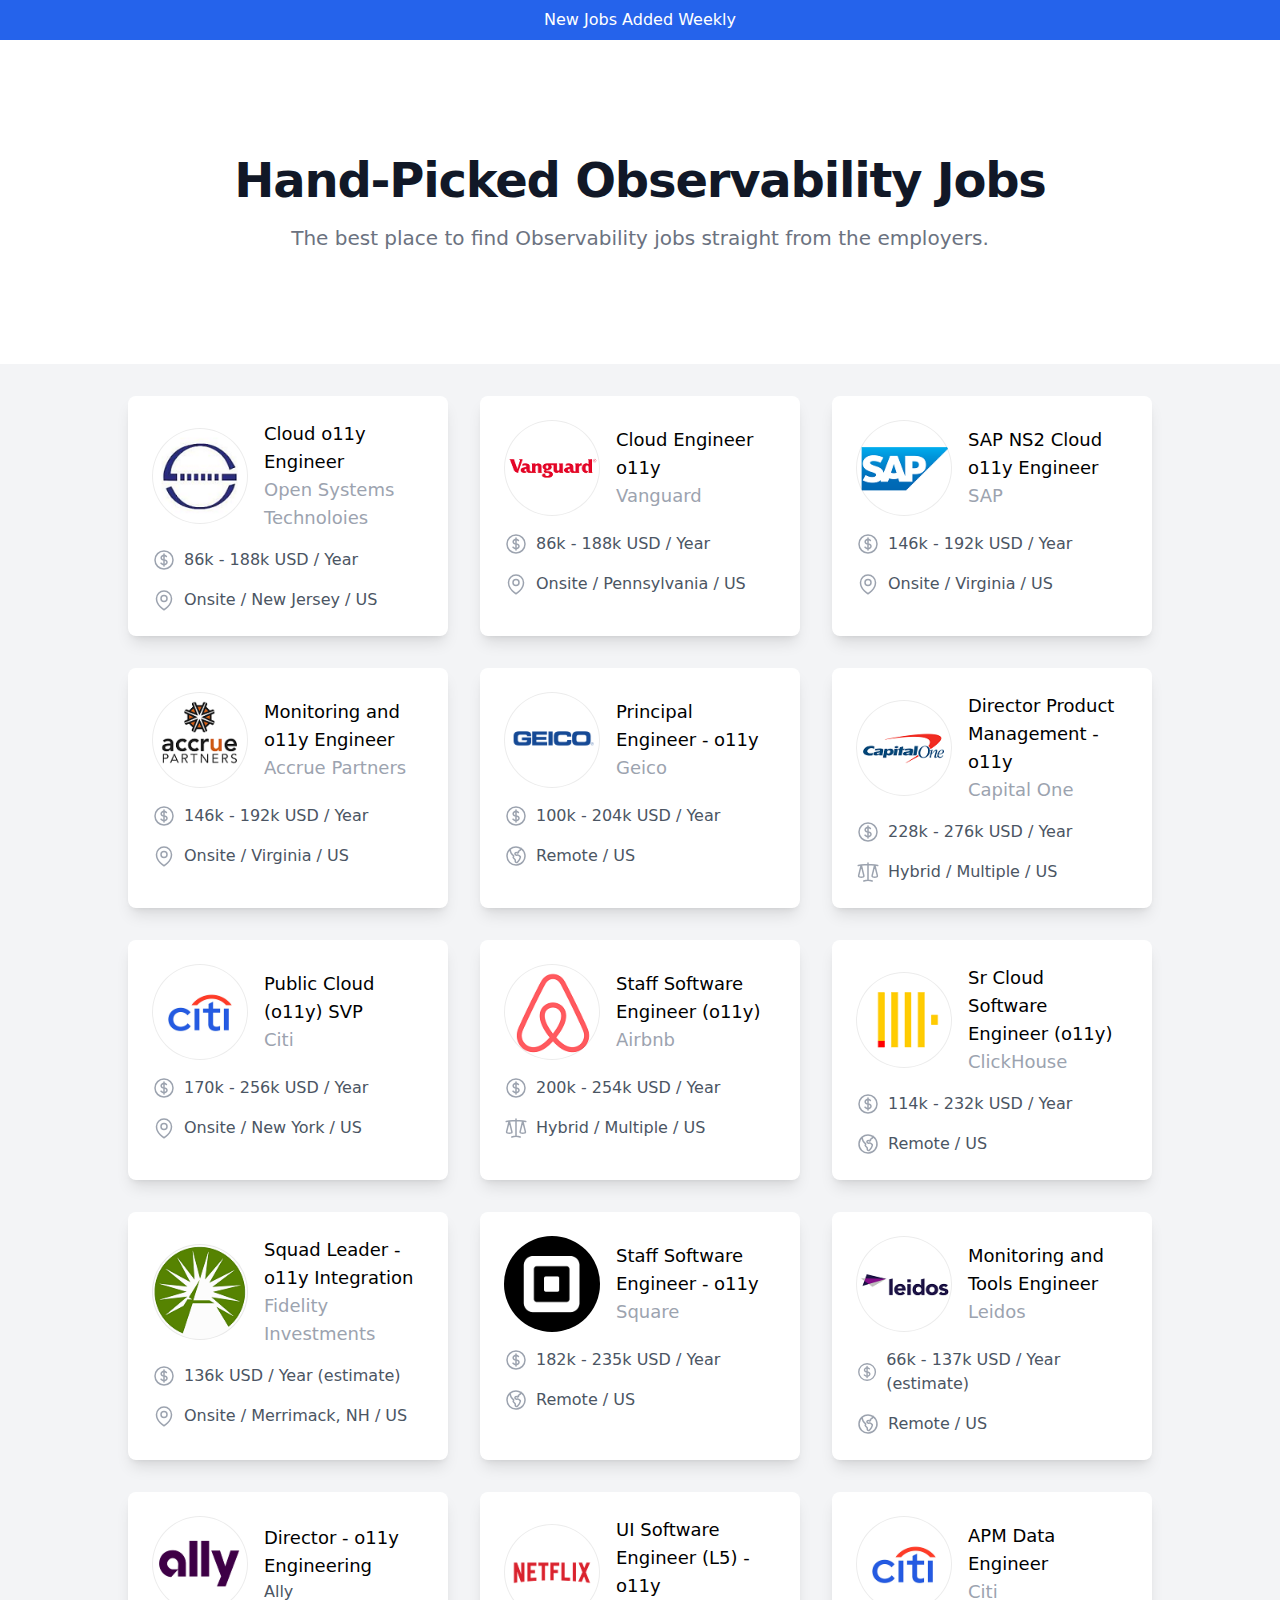
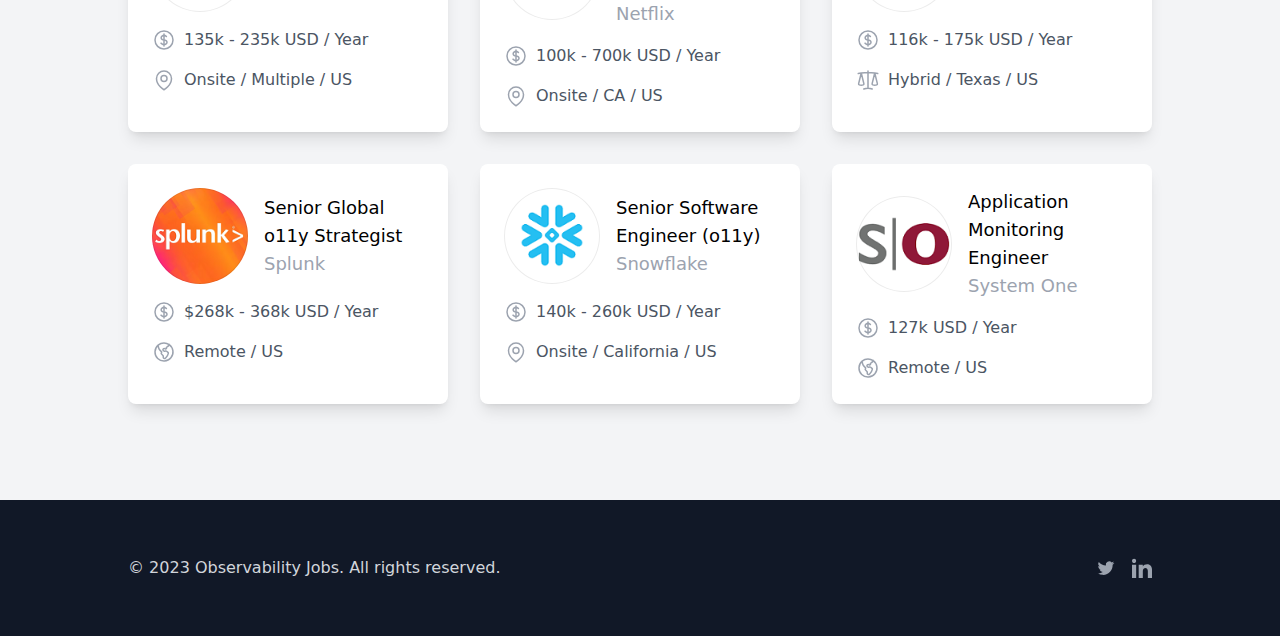
==== commit d75f0f66: "weekly update" ====
--- a/index.html
+++ b/index.html
@@ -622,7 +622,7 @@
         </div-->
 
         <!-- Job card 5 -->
-        <div
+        <!--div
           class="bg-white rounded-lg shadow-lg p-6 hover:shadow-xl hover:-translate-y-1 transition duration-200">
           <a href="https://jobs.jobvite.com/splunk-careers/job/oL4fnfwb">
             <div class="flex items-center mb-4">
@@ -672,7 +672,7 @@
               <p class="ml-2 text-gray-600">Remote / US</p>
             </div>
           </a>
-        </div>
+        </div-->
 
         <!-- Job card 6 -->
         <div
@@ -959,9 +959,9 @@
         </div>
 
         <!-- Job card 11 -->
-        <!--div
-          class="bg-white rounded-lg shadow-lg p-6 hover:shadow-xl hover:-translate-y-1 transition duration-200">
-          <a href="https://jobs.netflix.com/jobs/259615300">
+        <div
+          class="bg-white rounded-lg shadow-lg p-6 hover:shadow-xl hover:-translate-y-1 transition duration-200">
+          <a href="https://jobs.netflix.com/jobs/282776466">
             <div class="flex items-center mb-4">
               <div class="relative h-20 w-20 flex-none sm:h-24 sm:w-24">
                 <img
@@ -973,7 +973,7 @@
               </div>
               <div class="ml-4">
                 <h3 class="text-lg font-medium">
-                  Software Engineer (L4) - o11y
+                  UI Software Engineer (L5) - o11y
                 </h3>
                 <p class="text-lg text-gray-400">Netflix</p>
               </div>
@@ -1012,10 +1012,10 @@
                   d="M19.5 10.5c0 7.142-7.5 11.25-7.5 11.25S4.5 17.642 4.5 10.5a7.5 7.5 0 1115 0z" />
               </svg>
 
-              <p class="ml-2 text-gray-600">Onsite/ Los Gatos, CA / US</p>
-            </div>
-          </a>
-        </div-->
+              <p class="ml-2 text-gray-600">Onsite / CA / US</p>
+            </div>
+          </a>
+        </div>
 
         <!-- Job card 12 -->
         <div
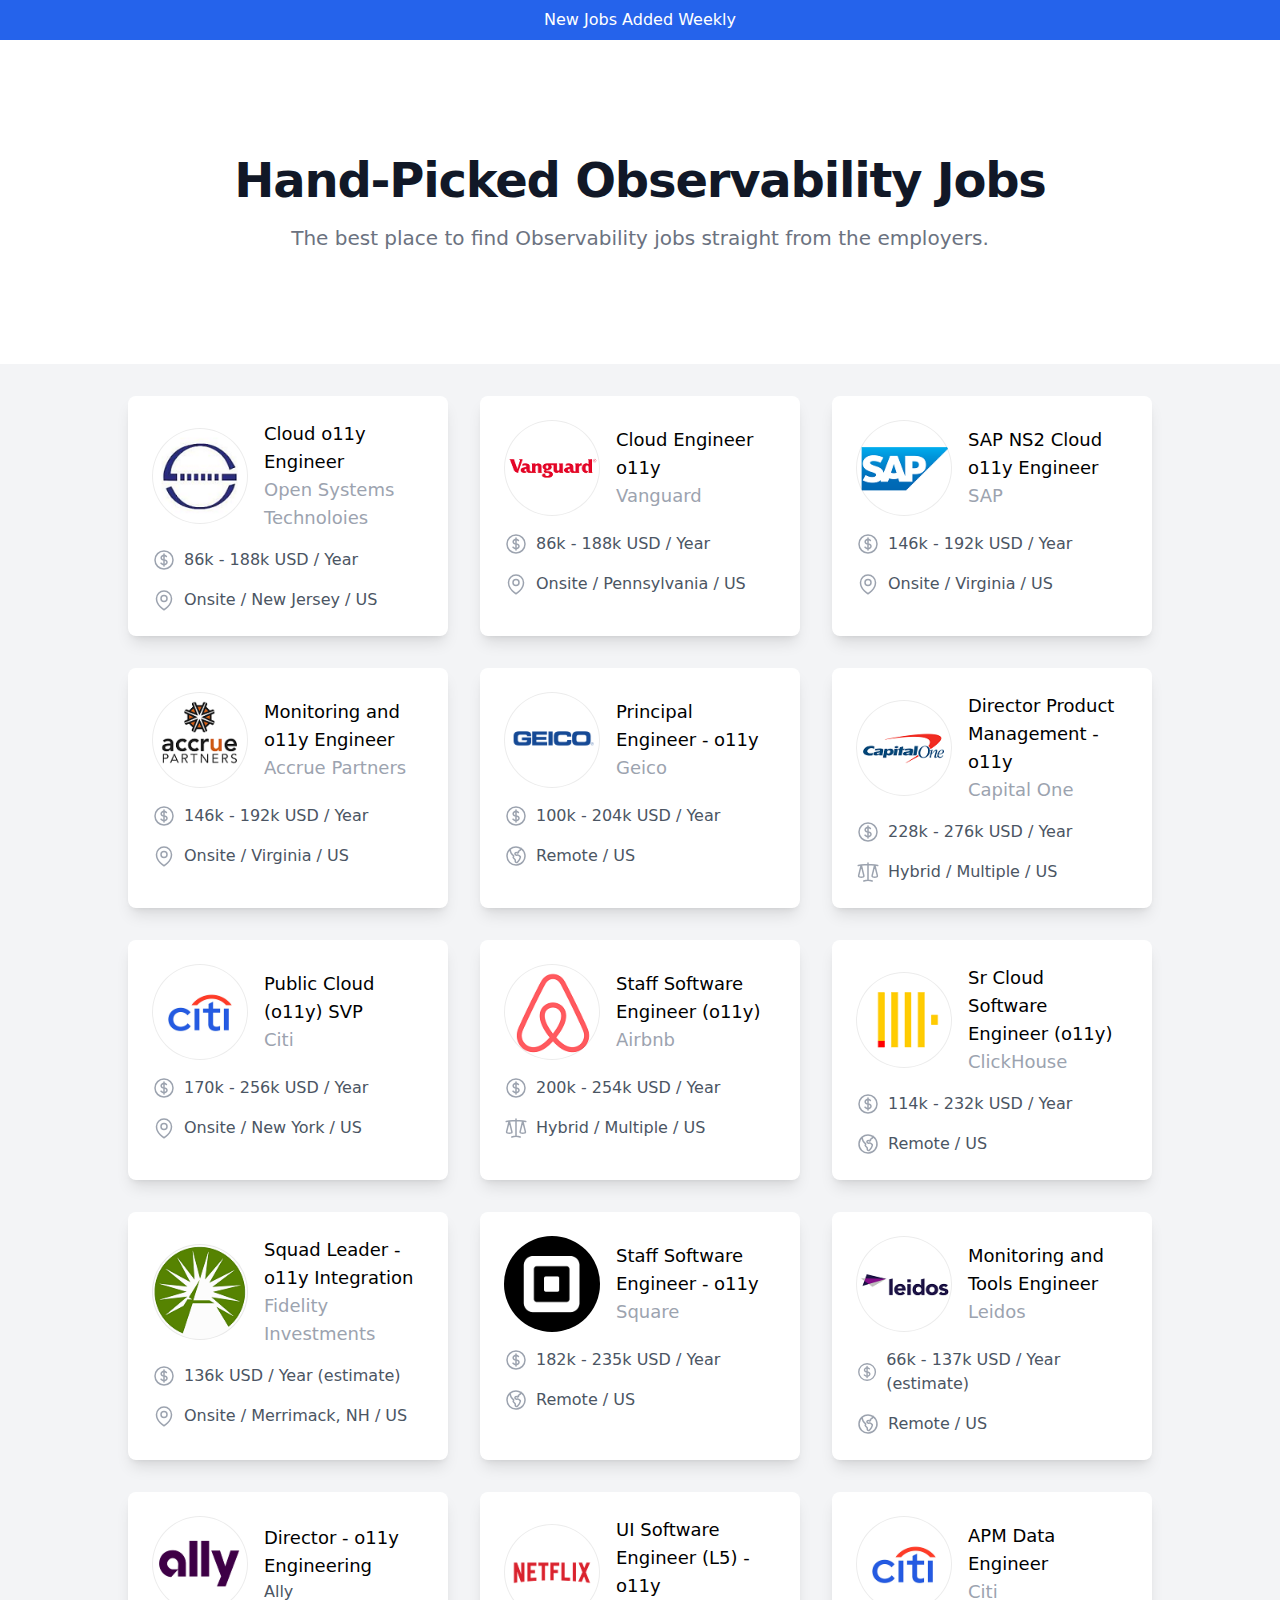
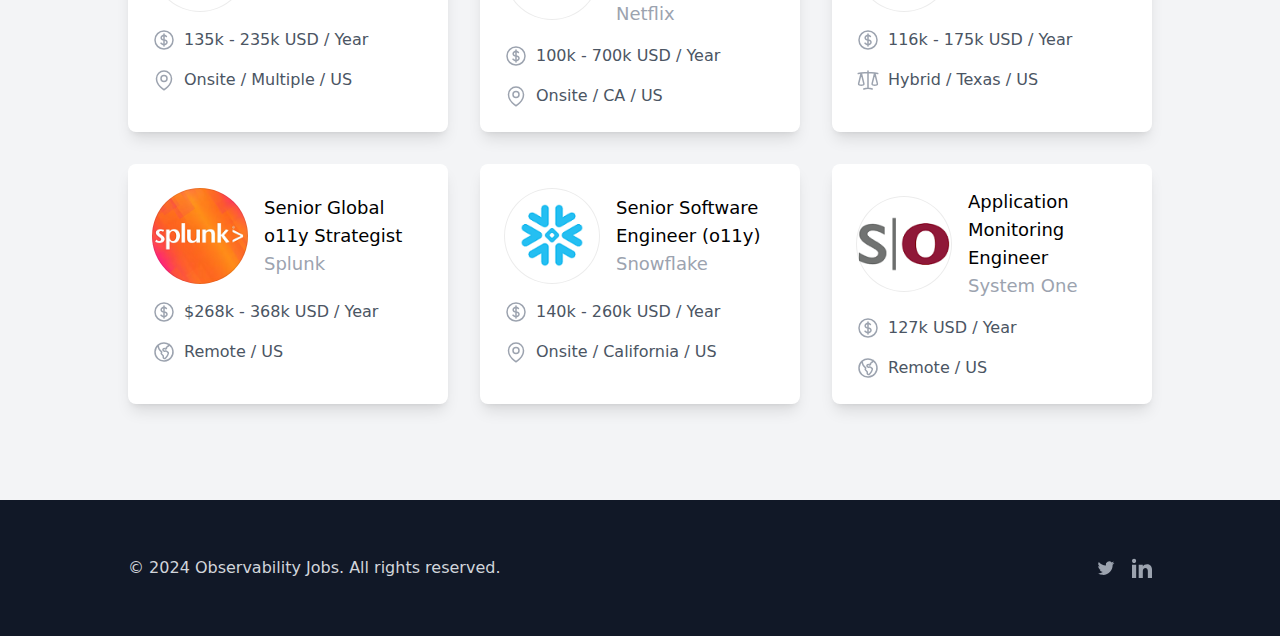
==== commit 647b86cb: "2024 footer" ====
--- a/index.html
+++ b/index.html
@@ -1254,7 +1254,7 @@
         <div
           class="container mx-auto flex flex-col text-center items-center sm:justify-between sm:flex-row">
           <div class="mb-4 lg:mb-0">
-            <p>© 2023 Observability Jobs. All rights reserved.</p>
+            <p>© 2024 Observability Jobs. All rights reserved.</p>
           </div>
 
           <div>
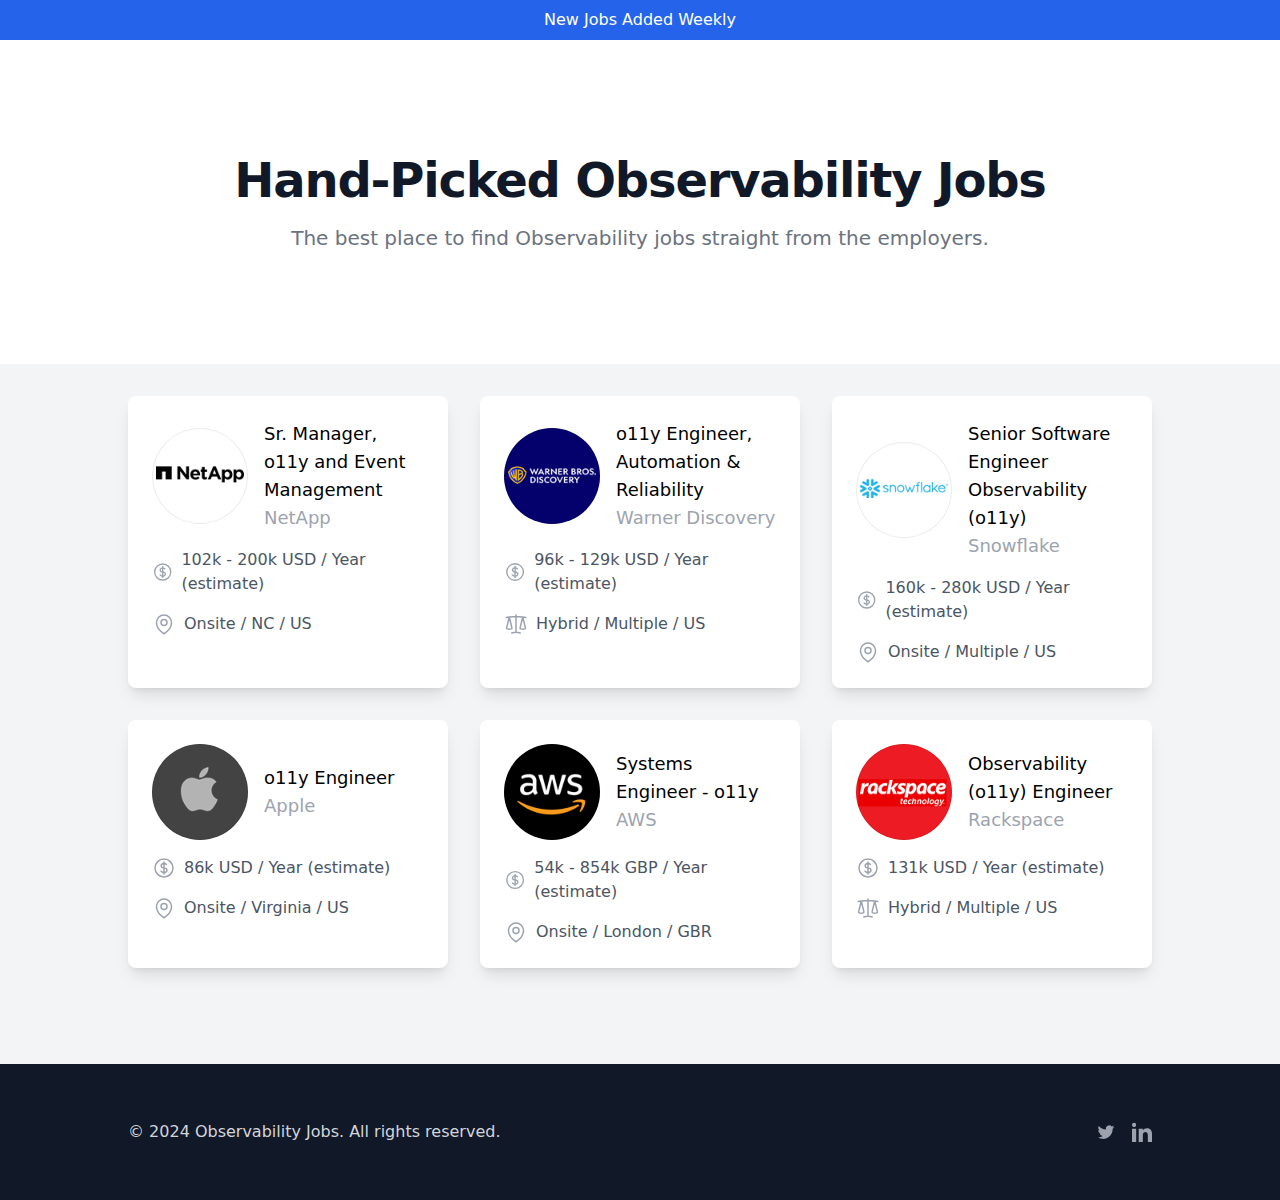
==== commit 1d7d9e3e: "january'24 update" ====
--- a/index.html
+++ b/index.html
@@ -63,36 +63,40 @@
         <div
           class="bg-white rounded-lg shadow-lg p-6 hover:shadow-xl hover:-translate-y-1 transition duration-200">
           <a
-            href="https://www2.jobdiva.com/portal/?a=igjdnwlupnizy5oj4o4anqqe6564dk0883vo6g0xnslizbexg8ikt3j0ryfl9q0w&jobid=19289369#/jobs/19289369">
-            <div class="flex items-center mb-4">
-              <div class="relative h-20 w-20 flex-none sm:h-24 sm:w-24">
-                <img
-                  class="absolute inset-0 h-full w-full rounded-full object-cover"
-                  src="img/open-systems-logo.png"
-                  alt="" />
-                <div
-                  class="absolute inset-0 rounded-full ring-1 ring-inset ring-black/[0.08]"></div>
-              </div>
-              <div class="ml-4">
-                <h3 class="text-lg font-medium">Cloud o11y Engineer</h3>
-                <p class="text-lg text-gray-400">Open Systems Technoloies</p>
-              </div>
-            </div>
-            <div class="flex items-center mb-4">
-              <svg
-                xmlns="http://www.w3.org/2000/svg"
-                fill="none"
-                viewBox="0 0 24 24"
-                stroke-width="1.5"
-                stroke="currentColor"
-                class="w-6 h-6 text-gray-400">
-                <path
-                  stroke-linecap="round"
-                  stroke-linejoin="round"
-                  d="M12 6v12m-3-2.818l.879.659c1.171.879 3.07.879 4.242 0 1.172-.879 1.172-2.303 0-3.182C13.536 12.219 12.768 12 12 12c-.725 0-1.45-.22-2.003-.659-1.106-.879-1.106-2.303 0-3.182s2.9-.879 4.006 0l.415.33M21 12a9 9 0 11-18 0 9 9 0 0118 0z" />
-              </svg>
-
-              <p class="ml-2 text-gray-600">86k - 188k USD / Year</p>
+            href="https://careers.netapp.com/job/research-triangle-park/sr-manager-observability-and-event-management/27600/55268492592">
+            <div class="flex items-center mb-4">
+              <div class="relative h-20 w-20 flex-none sm:h-24 sm:w-24">
+                <img
+                  class="absolute inset-0 h-full w-full rounded-full object-cover"
+                  src="img/netapp-logo.png"
+                  alt="" />
+                <div
+                  class="absolute inset-0 rounded-full ring-1 ring-inset ring-black/[0.08]"></div>
+              </div>
+              <div class="ml-4">
+                <h3 class="text-lg font-medium">
+                  Sr. Manager, o11y and Event Management
+                </h3>
+                <p class="text-lg text-gray-400">NetApp</p>
+              </div>
+            </div>
+            <div class="flex items-center mb-4">
+              <svg
+                xmlns="http://www.w3.org/2000/svg"
+                fill="none"
+                viewBox="0 0 24 24"
+                stroke-width="1.5"
+                stroke="currentColor"
+                class="w-6 h-6 text-gray-400">
+                <path
+                  stroke-linecap="round"
+                  stroke-linejoin="round"
+                  d="M12 6v12m-3-2.818l.879.659c1.171.879 3.07.879 4.242 0 1.172-.879 1.172-2.303 0-3.182C13.536 12.219 12.768 12 12 12c-.725 0-1.45-.22-2.003-.659-1.106-.879-1.106-2.303 0-3.182s2.9-.879 4.006 0l.415.33M21 12a9 9 0 11-18 0 9 9 0 0118 0z" />
+              </svg>
+
+              <p class="ml-2 text-gray-600">
+                102k - 200k USD / Year (estimate)
+              </p>
             </div>
             <div class="flex items-center">
               <svg
@@ -112,7 +116,7 @@
                   d="M19.5 10.5c0 7.142-7.5 11.25-7.5 11.25S4.5 17.642 4.5 10.5a7.5 7.5 0 1115 0z" />
               </svg>
 
-              <p class="ml-2 text-gray-600">Onsite / New Jersey / US</p>
+              <p class="ml-2 text-gray-600">Onsite / NC / US</p>
             </div>
           </a>
         </div>
@@ -120,36 +124,95 @@
         <div
           class="bg-white rounded-lg shadow-lg p-6 hover:shadow-xl hover:-translate-y-1 transition duration-200">
           <a
-            href="https://www.vanguardjobs.com/job/18387582/cloud-engineer--observability---monitoring-wayne-pa">
-            <div class="flex items-center mb-4">
-              <div class="relative h-20 w-20 flex-none sm:h-24 sm:w-24">
-                <img
-                  class="absolute inset-0 h-full w-full rounded-full object-cover"
-                  src="img/vanguard-logo.png"
-                  alt="" />
-                <div
-                  class="absolute inset-0 rounded-full ring-1 ring-inset ring-black/[0.08]"></div>
-              </div>
-              <div class="ml-4">
-                <h3 class="text-lg font-medium">Cloud Engineer o11y</h3>
-                <p class="text-lg text-gray-400">Vanguard</p>
-              </div>
-            </div>
-            <div class="flex items-center mb-4">
-              <svg
-                xmlns="http://www.w3.org/2000/svg"
-                fill="none"
-                viewBox="0 0 24 24"
-                stroke-width="1.5"
-                stroke="currentColor"
-                class="w-6 h-6 text-gray-400">
-                <path
-                  stroke-linecap="round"
-                  stroke-linejoin="round"
-                  d="M12 6v12m-3-2.818l.879.659c1.171.879 3.07.879 4.242 0 1.172-.879 1.172-2.303 0-3.182C13.536 12.219 12.768 12 12 12c-.725 0-1.45-.22-2.003-.659-1.106-.879-1.106-2.303 0-3.182s2.9-.879 4.006 0l.415.33M21 12a9 9 0 11-18 0 9 9 0 0118 0z" />
-              </svg>
-
-              <p class="ml-2 text-gray-600">86k - 188k USD / Year</p>
+            href="https://careers.wbd.com/global/en/job/R000072320/Observability-Engineer-Automation-Reliability-Engineering-Solarwinds">
+            <div class="flex items-center mb-4">
+              <div class="relative h-20 w-20 flex-none sm:h-24 sm:w-24">
+                <img
+                  class="absolute inset-0 h-full w-full rounded-full object-cover"
+                  src="img/warner-discovery-logo.png"
+                  alt="" />
+                <div
+                  class="absolute inset-0 rounded-full ring-1 ring-inset ring-black/[0.08]"></div>
+              </div>
+              <div class="ml-4">
+                <h3 class="text-lg font-medium">
+                  o11y Engineer, Automation & Reliability
+                </h3>
+                <p class="text-lg text-gray-400">Warner Discovery</p>
+              </div>
+            </div>
+            <div class="flex items-center mb-4">
+              <svg
+                xmlns="http://www.w3.org/2000/svg"
+                fill="none"
+                viewBox="0 0 24 24"
+                stroke-width="1.5"
+                stroke="currentColor"
+                class="w-6 h-6 text-gray-400">
+                <path
+                  stroke-linecap="round"
+                  stroke-linejoin="round"
+                  d="M12 6v12m-3-2.818l.879.659c1.171.879 3.07.879 4.242 0 1.172-.879 1.172-2.303 0-3.182C13.536 12.219 12.768 12 12 12c-.725 0-1.45-.22-2.003-.659-1.106-.879-1.106-2.303 0-3.182s2.9-.879 4.006 0l.415.33M21 12a9 9 0 11-18 0 9 9 0 0118 0z" />
+              </svg>
+
+              <p class="ml-2 text-gray-600">96k - 129k USD / Year (estimate)</p>
+            </div>
+            <div class="flex items-center">
+              <svg
+                xmlns="http://www.w3.org/2000/svg"
+                fill="none"
+                viewBox="0 0 24 24"
+                stroke-width="1.5"
+                stroke="currentColor"
+                class="w-6 h-6 text-gray-400">
+                <path
+                  stroke-linecap="round"
+                  stroke-linejoin="round"
+                  d="M12 3v17.25m0 0c-1.472 0-2.882.265-4.185.75M12 20.25c1.472 0 2.882.265 4.185.75M18.75 4.97A48.416 48.416 0 0012 4.5c-2.291 0-4.545.16-6.75.47m13.5 0c1.01.143 2.01.317 3 .52m-3-.52l2.62 10.726c.122.499-.106 1.028-.589 1.202a5.988 5.988 0 01-2.031.352 5.988 5.988 0 01-2.031-.352c-.483-.174-.711-.703-.59-1.202L18.75 4.971zm-16.5.52c.99-.203 1.99-.377 3-.52m0 0l2.62 10.726c.122.499-.106 1.028-.589 1.202a5.989 5.989 0 01-2.031.352 5.989 5.989 0 01-2.031-.352c-.483-.174-.711-.703-.59-1.202L5.25 4.971z" />
+              </svg>
+
+              <p class="ml-2 text-gray-600">Hybrid / Multiple / US</p>
+            </div>
+          </a>
+        </div>
+
+        <div
+          class="bg-white rounded-lg shadow-lg p-6 hover:shadow-xl hover:-translate-y-1 transition duration-200">
+          <a
+            href="https://careers.snowflake.com/us/en/job/6051356002/Senior-Software-Engineer-Observability">
+            <div class="flex items-center mb-4">
+              <div class="relative h-20 w-20 flex-none sm:h-24 sm:w-24">
+                <img
+                  class="absolute inset-0 h-full w-full rounded-full object-cover"
+                  src="img/snowflake-logo.png"
+                  alt="" />
+                <div
+                  class="absolute inset-0 rounded-full ring-1 ring-inset ring-black/[0.08]"></div>
+              </div>
+              <div class="ml-4">
+                <h3 class="text-lg font-medium">
+                  Senior Software Engineer Observability (o11y)
+                </h3>
+                <p class="text-lg text-gray-400">Snowflake</p>
+              </div>
+            </div>
+            <div class="flex items-center mb-4">
+              <svg
+                xmlns="http://www.w3.org/2000/svg"
+                fill="none"
+                viewBox="0 0 24 24"
+                stroke-width="1.5"
+                stroke="currentColor"
+                class="w-6 h-6 text-gray-400">
+                <path
+                  stroke-linecap="round"
+                  stroke-linejoin="round"
+                  d="M12 6v12m-3-2.818l.879.659c1.171.879 3.07.879 4.242 0 1.172-.879 1.172-2.303 0-3.182C13.536 12.219 12.768 12 12 12c-.725 0-1.45-.22-2.003-.659-1.106-.879-1.106-2.303 0-3.182s2.9-.879 4.006 0l.415.33M21 12a9 9 0 11-18 0 9 9 0 0118 0z" />
+              </svg>
+
+              <p class="ml-2 text-gray-600">
+                160k - 280k USD / Year (estimate)
+              </p>
             </div>
             <div class="flex items-center">
               <svg
@@ -169,7 +232,7 @@
                   d="M19.5 10.5c0 7.142-7.5 11.25-7.5 11.25S4.5 17.642 4.5 10.5a7.5 7.5 0 1115 0z" />
               </svg>
 
-              <p class="ml-2 text-gray-600">Onsite / Pennsylvania / US</p>
+              <p class="ml-2 text-gray-600">Onsite / Multiple / US</p>
             </div>
           </a>
         </div>
@@ -177,36 +240,36 @@
         <div
           class="bg-white rounded-lg shadow-lg p-6 hover:shadow-xl hover:-translate-y-1 transition duration-200">
           <a
-            href="https://jobs.sap.com/job/SAP-NS2-Cloud-Observability-Engineer-Metro-DC-20171/934137401">
-            <div class="flex items-center mb-4">
-              <div class="relative h-20 w-20 flex-none sm:h-24 sm:w-24">
-                <img
-                  class="absolute inset-0 h-full w-full rounded-full object-cover"
-                  src="img/sap-logo.png"
-                  alt="" />
-                <div
-                  class="absolute inset-0 rounded-full ring-1 ring-inset ring-black/[0.08]"></div>
-              </div>
-              <div class="ml-4">
-                <h3 class="text-lg font-medium">SAP NS2 Cloud o11y Engineer</h3>
-                <p class="text-lg text-gray-400">SAP</p>
-              </div>
-            </div>
-            <div class="flex items-center mb-4">
-              <svg
-                xmlns="http://www.w3.org/2000/svg"
-                fill="none"
-                viewBox="0 0 24 24"
-                stroke-width="1.5"
-                stroke="currentColor"
-                class="w-6 h-6 text-gray-400">
-                <path
-                  stroke-linecap="round"
-                  stroke-linejoin="round"
-                  d="M12 6v12m-3-2.818l.879.659c1.171.879 3.07.879 4.242 0 1.172-.879 1.172-2.303 0-3.182C13.536 12.219 12.768 12 12 12c-.725 0-1.45-.22-2.003-.659-1.106-.879-1.106-2.303 0-3.182s2.9-.879 4.006 0l.415.33M21 12a9 9 0 11-18 0 9 9 0 0118 0z" />
-              </svg>
-
-              <p class="ml-2 text-gray-600">146k - 192k USD / Year</p>
+            href="https://jobs.apple.com/en-us/details/200518762/observability-engineer-monitoring-link-engineering-enterprise-systems">
+            <div class="flex items-center mb-4">
+              <div class="relative h-20 w-20 flex-none sm:h-24 sm:w-24">
+                <img
+                  class="absolute inset-0 h-full w-full rounded-full object-cover"
+                  src="img/apple-logo.png"
+                  alt="" />
+                <div
+                  class="absolute inset-0 rounded-full ring-1 ring-inset ring-black/[0.08]"></div>
+              </div>
+              <div class="ml-4">
+                <h3 class="text-lg font-medium">o11y Engineer</h3>
+                <p class="text-lg text-gray-400">Apple</p>
+              </div>
+            </div>
+            <div class="flex items-center mb-4">
+              <svg
+                xmlns="http://www.w3.org/2000/svg"
+                fill="none"
+                viewBox="0 0 24 24"
+                stroke-width="1.5"
+                stroke="currentColor"
+                class="w-6 h-6 text-gray-400">
+                <path
+                  stroke-linecap="round"
+                  stroke-linejoin="round"
+                  d="M12 6v12m-3-2.818l.879.659c1.171.879 3.07.879 4.242 0 1.172-.879 1.172-2.303 0-3.182C13.536 12.219 12.768 12 12 12c-.725 0-1.45-.22-2.003-.659-1.106-.879-1.106-2.303 0-3.182s2.9-.879 4.006 0l.415.33M21 12a9 9 0 11-18 0 9 9 0 0118 0z" />
+              </svg>
+
+              <p class="ml-2 text-gray-600">86k USD / Year (estimate)</p>
             </div>
             <div class="flex items-center">
               <svg
@@ -234,149 +297,94 @@
         <div
           class="bg-white rounded-lg shadow-lg p-6 hover:shadow-xl hover:-translate-y-1 transition duration-200">
           <a
-            href="https://accruepartners.com/jobs/monitoring-and-observability-engineer-48016">
-            <div class="flex items-center mb-4">
-              <div class="relative h-20 w-20 flex-none sm:h-24 sm:w-24">
-                <img
-                  class="absolute inset-0 h-full w-full rounded-full object-cover"
-                  src="img/accrue-logo.png"
+            href="https://www.amazon.jobs/en/jobs/2504782/systems-engineer-monitoring-observability-team">
+            <div class="flex items-center mb-4">
+              <div class="relative h-20 w-20 flex-none sm:h-24 sm:w-24">
+                <img
+                  class="absolute inset-0 h-full w-full rounded-full object-cover"
+                  src="img/aws-logo.png"
+                  alt="" />
+                <div
+                  class="absolute inset-0 rounded-full ring-1 ring-inset ring-black/[0.08]"></div>
+              </div>
+              <div class="ml-4">
+                <h3 class="text-lg font-medium">Systems Engineer - o11y</h3>
+                <p class="text-lg text-gray-400">AWS</p>
+              </div>
+            </div>
+            <div class="flex items-center mb-4">
+              <svg
+                xmlns="http://www.w3.org/2000/svg"
+                fill="none"
+                viewBox="0 0 24 24"
+                stroke-width="1.5"
+                stroke="currentColor"
+                class="w-6 h-6 text-gray-400">
+                <path
+                  stroke-linecap="round"
+                  stroke-linejoin="round"
+                  d="M12 6v12m-3-2.818l.879.659c1.171.879 3.07.879 4.242 0 1.172-.879 1.172-2.303 0-3.182C13.536 12.219 12.768 12 12 12c-.725 0-1.45-.22-2.003-.659-1.106-.879-1.106-2.303 0-3.182s2.9-.879 4.006 0l.415.33M21 12a9 9 0 11-18 0 9 9 0 0118 0z" />
+              </svg>
+
+              <p class="ml-2 text-gray-600">54k - 854k GBP / Year (estimate)</p>
+            </div>
+            <div class="flex items-center">
+              <svg
+                xmlns="http://www.w3.org/2000/svg"
+                fill="none"
+                viewBox="0 0 24 24"
+                stroke-width="1.5"
+                stroke="currentColor"
+                class="w-6 h-6 text-gray-400">
+                <path
+                  stroke-linecap="round"
+                  stroke-linejoin="round"
+                  d="M15 10.5a3 3 0 11-6 0 3 3 0 016 0z" />
+                <path
+                  stroke-linecap="round"
+                  stroke-linejoin="round"
+                  d="M19.5 10.5c0 7.142-7.5 11.25-7.5 11.25S4.5 17.642 4.5 10.5a7.5 7.5 0 1115 0z" />
+              </svg>
+
+              <p class="ml-2 text-gray-600">Onsite / London / GBR</p>
+            </div>
+          </a>
+        </div>
+
+        <div
+          class="bg-white rounded-lg shadow-lg p-6 hover:shadow-xl hover:-translate-y-1 transition duration-200">
+          <a
+            href="https://jobs.lever.co/rackspace/969cce2a-916b-441d-b143-90937857ef86">
+            <div class="flex items-center mb-4">
+              <div class="relative h-20 w-20 flex-none sm:h-24 sm:w-24">
+                <img
+                  class="absolute inset-0 h-full w-full rounded-full object-cover"
+                  src="img/rackspace-logo.png"
                   alt="" />
                 <div
                   class="absolute inset-0 rounded-full ring-1 ring-inset ring-black/[0.08]"></div>
               </div>
               <div class="ml-4">
                 <h3 class="text-lg font-medium">
-                  Monitoring and o11y Engineer
+                  Observability (o11y) Engineer
                 </h3>
-                <p class="text-lg text-gray-400">Accrue Partners</p>
-              </div>
-            </div>
-            <div class="flex items-center mb-4">
-              <svg
-                xmlns="http://www.w3.org/2000/svg"
-                fill="none"
-                viewBox="0 0 24 24"
-                stroke-width="1.5"
-                stroke="currentColor"
-                class="w-6 h-6 text-gray-400">
-                <path
-                  stroke-linecap="round"
-                  stroke-linejoin="round"
-                  d="M12 6v12m-3-2.818l.879.659c1.171.879 3.07.879 4.242 0 1.172-.879 1.172-2.303 0-3.182C13.536 12.219 12.768 12 12 12c-.725 0-1.45-.22-2.003-.659-1.106-.879-1.106-2.303 0-3.182s2.9-.879 4.006 0l.415.33M21 12a9 9 0 11-18 0 9 9 0 0118 0z" />
-              </svg>
-
-              <p class="ml-2 text-gray-600">146k - 192k USD / Year</p>
-            </div>
-            <div class="flex items-center">
-              <svg
-                xmlns="http://www.w3.org/2000/svg"
-                fill="none"
-                viewBox="0 0 24 24"
-                stroke-width="1.5"
-                stroke="currentColor"
-                class="w-6 h-6 text-gray-400">
-                <path
-                  stroke-linecap="round"
-                  stroke-linejoin="round"
-                  d="M15 10.5a3 3 0 11-6 0 3 3 0 016 0z" />
-                <path
-                  stroke-linecap="round"
-                  stroke-linejoin="round"
-                  d="M19.5 10.5c0 7.142-7.5 11.25-7.5 11.25S4.5 17.642 4.5 10.5a7.5 7.5 0 1115 0z" />
-              </svg>
-
-              <p class="ml-2 text-gray-600">Onsite / Virginia / US</p>
-            </div>
-          </a>
-        </div>
-
-        <div
-          class="bg-white rounded-lg shadow-lg p-6 hover:shadow-xl hover:-translate-y-1 transition duration-200">
-          <a
-            href="https://geico.wd1.myworkdayjobs.com/External/job/Chevy-Chase-MD/Principal-Engineer---Observability_R0042950">
-            <div class="flex items-center mb-4">
-              <div class="relative h-20 w-20 flex-none sm:h-24 sm:w-24">
-                <img
-                  class="absolute inset-0 h-full w-full rounded-full object-cover"
-                  src="img/geico-logo.png"
-                  alt="" />
-                <div
-                  class="absolute inset-0 rounded-full ring-1 ring-inset ring-black/[0.08]"></div>
-              </div>
-              <div class="ml-4">
-                <h3 class="text-lg font-medium">Principal Engineer - o11y</h3>
-                <p class="text-lg text-gray-400">Geico</p>
-              </div>
-            </div>
-            <div class="flex items-center mb-4">
-              <svg
-                xmlns="http://www.w3.org/2000/svg"
-                fill="none"
-                viewBox="0 0 24 24"
-                stroke-width="1.5"
-                stroke="currentColor"
-                class="w-6 h-6 text-gray-400">
-                <path
-                  stroke-linecap="round"
-                  stroke-linejoin="round"
-                  d="M12 6v12m-3-2.818l.879.659c1.171.879 3.07.879 4.242 0 1.172-.879 1.172-2.303 0-3.182C13.536 12.219 12.768 12 12 12c-.725 0-1.45-.22-2.003-.659-1.106-.879-1.106-2.303 0-3.182s2.9-.879 4.006 0l.415.33M21 12a9 9 0 11-18 0 9 9 0 0118 0z" />
-              </svg>
-
-              <p class="ml-2 text-gray-600">100k - 204k USD / Year</p>
-            </div>
-            <div class="flex items-center">
-              <svg
-                xmlns="http://www.w3.org/2000/svg"
-                fill="none"
-                viewBox="0 0 24 24"
-                stroke-width="1.5"
-                stroke="currentColor"
-                class="w-6 h-6 text-gray-400">
-                <path
-                  stroke-linecap="round"
-                  stroke-linejoin="round"
-                  d="M6.115 5.19l.319 1.913A6 6 0 008.11 10.36L9.75 12l-.387.775c-.217.433-.132.956.21 1.298l1.348 1.348c.21.21.329.497.329.795v1.089c0 .426.24.815.622 1.006l.153.076c.433.217.956.132 1.298-.21l.723-.723a8.7 8.7 0 002.288-4.042 1.087 1.087 0 00-.358-1.099l-1.33-1.108c-.251-.21-.582-.299-.905-.245l-1.17.195a1.125 1.125 0 01-.98-.314l-.295-.295a1.125 1.125 0 010-1.591l.13-.132a1.125 1.125 0 011.3-.21l.603.302a.809.809 0 001.086-1.086L14.25 7.5l1.256-.837a4.5 4.5 0 001.528-1.732l.146-.292M6.115 5.19A9 9 0 1017.18 4.64M6.115 5.19A8.965 8.965 0 0112 3c1.929 0 3.716.607 5.18 1.64" />
-              </svg>
-
-              <p class="ml-2 text-gray-600">Remote / US</p>
-            </div>
-          </a>
-        </div>
-
-        <div
-          class="bg-white rounded-lg shadow-lg p-6 hover:shadow-xl hover:-translate-y-1 transition duration-200">
-          <a
-            href="https://www.capitalonecareers.com/job/richmond/director-product-management-observability-monitoring-and-logging/1732/48389981456">
-            <div class="flex items-center mb-4">
-              <div class="relative h-20 w-20 flex-none sm:h-24 sm:w-24">
-                <img
-                  class="absolute inset-0 h-full w-full rounded-full object-cover"
-                  src="img/capital-one-logo.png"
-                  alt="" />
-                <div
-                  class="absolute inset-0 rounded-full ring-1 ring-inset ring-black/[0.08]"></div>
-              </div>
-              <div class="ml-4">
-                <h3 class="text-lg font-medium">
-                  Director Product Management - o11y
-                </h3>
-                <p class="text-lg text-gray-400">Capital One</p>
-              </div>
-            </div>
-            <div class="flex items-center mb-4">
-              <svg
-                xmlns="http://www.w3.org/2000/svg"
-                fill="none"
-                viewBox="0 0 24 24"
-                stroke-width="1.5"
-                stroke="currentColor"
-                class="w-6 h-6 text-gray-400">
-                <path
-                  stroke-linecap="round"
-                  stroke-linejoin="round"
-                  d="M12 6v12m-3-2.818l.879.659c1.171.879 3.07.879 4.242 0 1.172-.879 1.172-2.303 0-3.182C13.536 12.219 12.768 12 12 12c-.725 0-1.45-.22-2.003-.659-1.106-.879-1.106-2.303 0-3.182s2.9-.879 4.006 0l.415.33M21 12a9 9 0 11-18 0 9 9 0 0118 0z" />
-              </svg>
-              <p class="ml-2 text-gray-600">228k - 276k USD / Year</p>
+                <p class="text-lg text-gray-400">Rackspace</p>
+              </div>
+            </div>
+            <div class="flex items-center mb-4">
+              <svg
+                xmlns="http://www.w3.org/2000/svg"
+                fill="none"
+                viewBox="0 0 24 24"
+                stroke-width="1.5"
+                stroke="currentColor"
+                class="w-6 h-6 text-gray-400">
+                <path
+                  stroke-linecap="round"
+                  stroke-linejoin="round"
+                  d="M12 6v12m-3-2.818l.879.659c1.171.879 3.07.879 4.242 0 1.172-.879 1.172-2.303 0-3.182C13.536 12.219 12.768 12 12 12c-.725 0-1.45-.22-2.003-.659-1.106-.879-1.106-2.303 0-3.182s2.9-.879 4.006 0l.415.33M21 12a9 9 0 11-18 0 9 9 0 0118 0z" />
+              </svg>
+              <p class="ml-2 text-gray-600">131k USD / Year (estimate)</p>
             </div>
             <div class="flex items-center">
               <svg
@@ -451,7 +459,7 @@
         </div-->
 
         <!-- Job card 2 -->
-        <div
+        <!--div
           class="bg-white rounded-lg shadow-lg p-6 hover:shadow-xl hover:-translate-y-1 transition duration-200">
           <a
             href="https://jobs.citi.com/job/new-york/public-cloud-observability-engineer-svp/287/48752968720">
@@ -506,10 +514,10 @@
               <p class="ml-2 text-gray-600">Onsite / New York / US</p>
             </div>
           </a>
-        </div>
+        </div-->
 
         <!-- Job card 3 -->
-        <div
+        <!--div
           class="bg-white rounded-lg shadow-lg p-6 hover:shadow-xl hover:-translate-y-1 transition duration-200">
           <a href="https://careers.airbnb.com/positions/5045865">
             <div class="flex items-center mb-4">
@@ -561,7 +569,7 @@
               <p class="ml-2 text-gray-600">Hybrid / Multiple / US</p>
             </div>
           </a>
-        </div>
+        </div-->
 
         <!-- Job card 4 -->
         <!--div
@@ -675,7 +683,7 @@
         </div-->
 
         <!-- Job card 6 -->
-        <div
+        <!--div
           class="bg-white rounded-lg shadow-lg p-6 hover:shadow-xl hover:-translate-y-1 transition duration-200">
           <a href="https://boards.greenhouse.io/clickhouse/jobs/4871455004">
             <div class="flex items-center mb-4">
@@ -727,10 +735,10 @@
               <p class="ml-2 text-gray-600">Remote / US</p>
             </div>
           </a>
-        </div>
+        </div-->
 
         <!-- Job card 7 -->
-        <div
+        <!--div
           class="bg-white rounded-lg shadow-lg p-6 hover:shadow-xl hover:-translate-y-1 transition duration-200">
           <a
             href="https://jobs.fidelity.com/job-details/18388962/squad-leader-observability-platform-integrations/">
@@ -787,10 +795,10 @@
               <p class="ml-2 text-gray-600">Onsite / Merrimack, NH / US</p>
             </div>
           </a>
-        </div>
+        </div-->
 
         <!-- Job card 8 -->
-        <div
+        <!--div
           class="bg-white rounded-lg shadow-lg p-6 hover:shadow-xl hover:-translate-y-1 transition duration-200">
           <a
             href="https://jobs.smartrecruiters.com/Square/743999894487054-staff-software-engineer-observability">
@@ -842,10 +850,10 @@
               <p class="ml-2 text-gray-600">Remote / US</p>
             </div>
           </a>
-        </div>
+        </div-->
 
         <!-- Job card 9 -->
-        <div
+        <!--div
           class="bg-white rounded-lg shadow-lg p-6 hover:shadow-xl hover:-translate-y-1 transition duration-200">
           <a
             href="https://careers.leidos.com/jobs/13090583-monitoring-and-tools-engineer">
@@ -898,10 +906,10 @@
               <p class="ml-2 text-gray-600">Remote / US</p>
             </div>
           </a>
-        </div>
+        </div-->
 
         <!-- Job card 10 -->
-        <div
+        <!--div
           class="bg-white rounded-lg shadow-lg p-6 hover:shadow-xl hover:-translate-y-1 transition duration-2">
           <a
             href="https://ally.avature.net/careers/JobDetail/Director-Observability-Engineering/9162">
@@ -956,10 +964,10 @@
               <p class="ml-2 text-gray-600">Onsite / Multiple / US</p>
             </div>
           </a>
-        </div>
+        </div-->
 
         <!-- Job card 11 -->
-        <div
+        <!--div
           class="bg-white rounded-lg shadow-lg p-6 hover:shadow-xl hover:-translate-y-1 transition duration-200">
           <a href="https://jobs.netflix.com/jobs/282776466">
             <div class="flex items-center mb-4">
@@ -1015,10 +1023,10 @@
               <p class="ml-2 text-gray-600">Onsite / CA / US</p>
             </div>
           </a>
-        </div>
+        </div-->
 
         <!-- Job card 12 -->
-        <div
+        <!--div
           class="bg-white rounded-lg shadow-lg p-6 hover:shadow-xl hover:-translate-y-1 transition duration-200">
           <a
             href="https://jobs.citi.com/job/irving/data-engineer-apm-technology-hybrid/287/36532121552">
@@ -1069,10 +1077,10 @@
               <p class="ml-2 text-gray-600">Hybrid / Texas / US</p>
             </div>
           </a>
-        </div>
+        </div-->
 
         <!-- Job card 13 -->
-        <div
+        <!--div
           class="bg-white rounded-lg shadow-lg p-6 hover:shadow-xl hover:-translate-y-1 transition duration-200">
           <a
             href="https://jobs.jobvite.com/careers/splunk-careers/job/ob5fnfwC">
@@ -1125,10 +1133,10 @@
               <p class="ml-2 text-gray-600">Remote / US</p>
             </div>
           </a>
-        </div>
+        </div-->
 
         <!-- Job card 14 -->
-        <div
+        <!--div
           class="bg-white rounded-lg shadow-lg p-6 hover:shadow-xl hover:-translate-y-1 transition duration-200">
           <a
             href="https://careers.snowflake.com/us/en/job/6051356002/Senior-Software-Engineer-Observability">
@@ -1185,10 +1193,10 @@
               <p class="ml-2 text-gray-600">Onsite / California / US</p>
             </div>
           </a>
-        </div>
+        </div-->
 
         <!-- Job card 15 -->
-        <div
+        <!--div
           class="bg-white rounded-lg shadow-lg p-6 hover:shadow-xl hover:-translate-y-1 transition duration-200">
           <a
             href="https://jobs.systemone.com/job/application-monitoring-engineer-information-technology-vienna-virginia-300532/a7099d34-104f-11ee-a3fb-42010a8a0fd9">
@@ -1244,7 +1252,7 @@
               </p>
             </div>
           </a>
-        </div>
+        </div-->
       </div>
     </section>
 
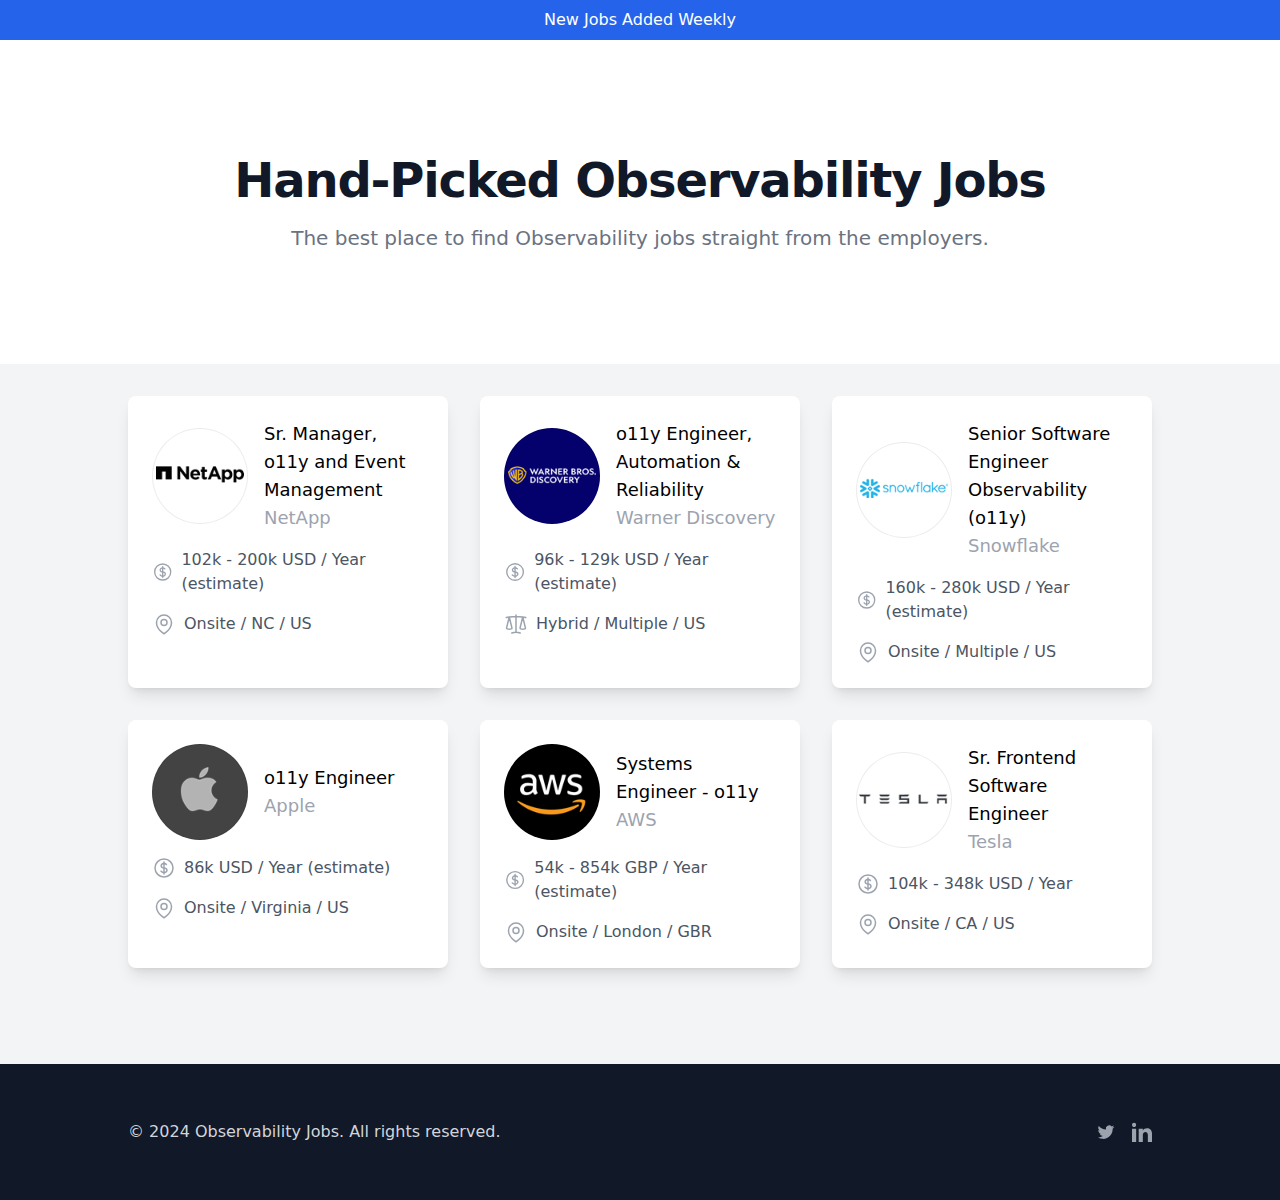
==== commit 9367ccbe: "remove rackspace add tesla" ====
--- a/index.html
+++ b/index.html
@@ -354,53 +354,57 @@
         <div
           class="bg-white rounded-lg shadow-lg p-6 hover:shadow-xl hover:-translate-y-1 transition duration-200">
           <a
-            href="https://jobs.lever.co/rackspace/969cce2a-916b-441d-b143-90937857ef86">
-            <div class="flex items-center mb-4">
-              <div class="relative h-20 w-20 flex-none sm:h-24 sm:w-24">
-                <img
-                  class="absolute inset-0 h-full w-full rounded-full object-cover"
-                  src="img/rackspace-logo.png"
+            href="https://www.tesla.com/careers/search/job/sr-frontend-software-engineer-observability-and-security-179020">
+            <div class="flex items-center mb-4">
+              <div class="relative h-20 w-20 flex-none sm:h-24 sm:w-24">
+                <img
+                  class="absolute inset-0 h-full w-full rounded-full object-cover"
+                  src="img/tesla-logo.png"
                   alt="" />
                 <div
                   class="absolute inset-0 rounded-full ring-1 ring-inset ring-black/[0.08]"></div>
               </div>
               <div class="ml-4">
                 <h3 class="text-lg font-medium">
-                  Observability (o11y) Engineer
+                  Sr. Frontend Software Engineer
                 </h3>
-                <p class="text-lg text-gray-400">Rackspace</p>
-              </div>
-            </div>
-            <div class="flex items-center mb-4">
-              <svg
-                xmlns="http://www.w3.org/2000/svg"
-                fill="none"
-                viewBox="0 0 24 24"
-                stroke-width="1.5"
-                stroke="currentColor"
-                class="w-6 h-6 text-gray-400">
-                <path
-                  stroke-linecap="round"
-                  stroke-linejoin="round"
-                  d="M12 6v12m-3-2.818l.879.659c1.171.879 3.07.879 4.242 0 1.172-.879 1.172-2.303 0-3.182C13.536 12.219 12.768 12 12 12c-.725 0-1.45-.22-2.003-.659-1.106-.879-1.106-2.303 0-3.182s2.9-.879 4.006 0l.415.33M21 12a9 9 0 11-18 0 9 9 0 0118 0z" />
-              </svg>
-              <p class="ml-2 text-gray-600">131k USD / Year (estimate)</p>
-            </div>
-            <div class="flex items-center">
-              <svg
-                xmlns="http://www.w3.org/2000/svg"
-                fill="none"
-                viewBox="0 0 24 24"
-                stroke-width="1.5"
-                stroke="currentColor"
-                class="w-6 h-6 text-gray-400">
-                <path
-                  stroke-linecap="round"
-                  stroke-linejoin="round"
-                  d="M12 3v17.25m0 0c-1.472 0-2.882.265-4.185.75M12 20.25c1.472 0 2.882.265 4.185.75M18.75 4.97A48.416 48.416 0 0012 4.5c-2.291 0-4.545.16-6.75.47m13.5 0c1.01.143 2.01.317 3 .52m-3-.52l2.62 10.726c.122.499-.106 1.028-.589 1.202a5.988 5.988 0 01-2.031.352 5.988 5.988 0 01-2.031-.352c-.483-.174-.711-.703-.59-1.202L18.75 4.971zm-16.5.52c.99-.203 1.99-.377 3-.52m0 0l2.62 10.726c.122.499-.106 1.028-.589 1.202a5.989 5.989 0 01-2.031.352 5.989 5.989 0 01-2.031-.352c-.483-.174-.711-.703-.59-1.202L5.25 4.971z" />
-              </svg>
-
-              <p class="ml-2 text-gray-600">Hybrid / Multiple / US</p>
+                <p class="text-lg text-gray-400">Tesla</p>
+              </div>
+            </div>
+            <div class="flex items-center mb-4">
+              <svg
+                xmlns="http://www.w3.org/2000/svg"
+                fill="none"
+                viewBox="0 0 24 24"
+                stroke-width="1.5"
+                stroke="currentColor"
+                class="w-6 h-6 text-gray-400">
+                <path
+                  stroke-linecap="round"
+                  stroke-linejoin="round"
+                  d="M12 6v12m-3-2.818l.879.659c1.171.879 3.07.879 4.242 0 1.172-.879 1.172-2.303 0-3.182C13.536 12.219 12.768 12 12 12c-.725 0-1.45-.22-2.003-.659-1.106-.879-1.106-2.303 0-3.182s2.9-.879 4.006 0l.415.33M21 12a9 9 0 11-18 0 9 9 0 0118 0z" />
+              </svg>
+              <p class="ml-2 text-gray-600">104k - 348k USD / Year</p>
+            </div>
+            <div class="flex items-center">
+              <svg
+                xmlns="http://www.w3.org/2000/svg"
+                fill="none"
+                viewBox="0 0 24 24"
+                stroke-width="1.5"
+                stroke="currentColor"
+                class="w-6 h-6 text-gray-400">
+                <path
+                  stroke-linecap="round"
+                  stroke-linejoin="round"
+                  d="M15 10.5a3 3 0 11-6 0 3 3 0 016 0z" />
+                <path
+                  stroke-linecap="round"
+                  stroke-linejoin="round"
+                  d="M19.5 10.5c0 7.142-7.5 11.25-7.5 11.25S4.5 17.642 4.5 10.5a7.5 7.5 0 1115 0z" />
+              </svg>
+
+              <p class="ml-2 text-gray-600">Onsite / CA / US</p>
             </div>
           </a>
         </div>
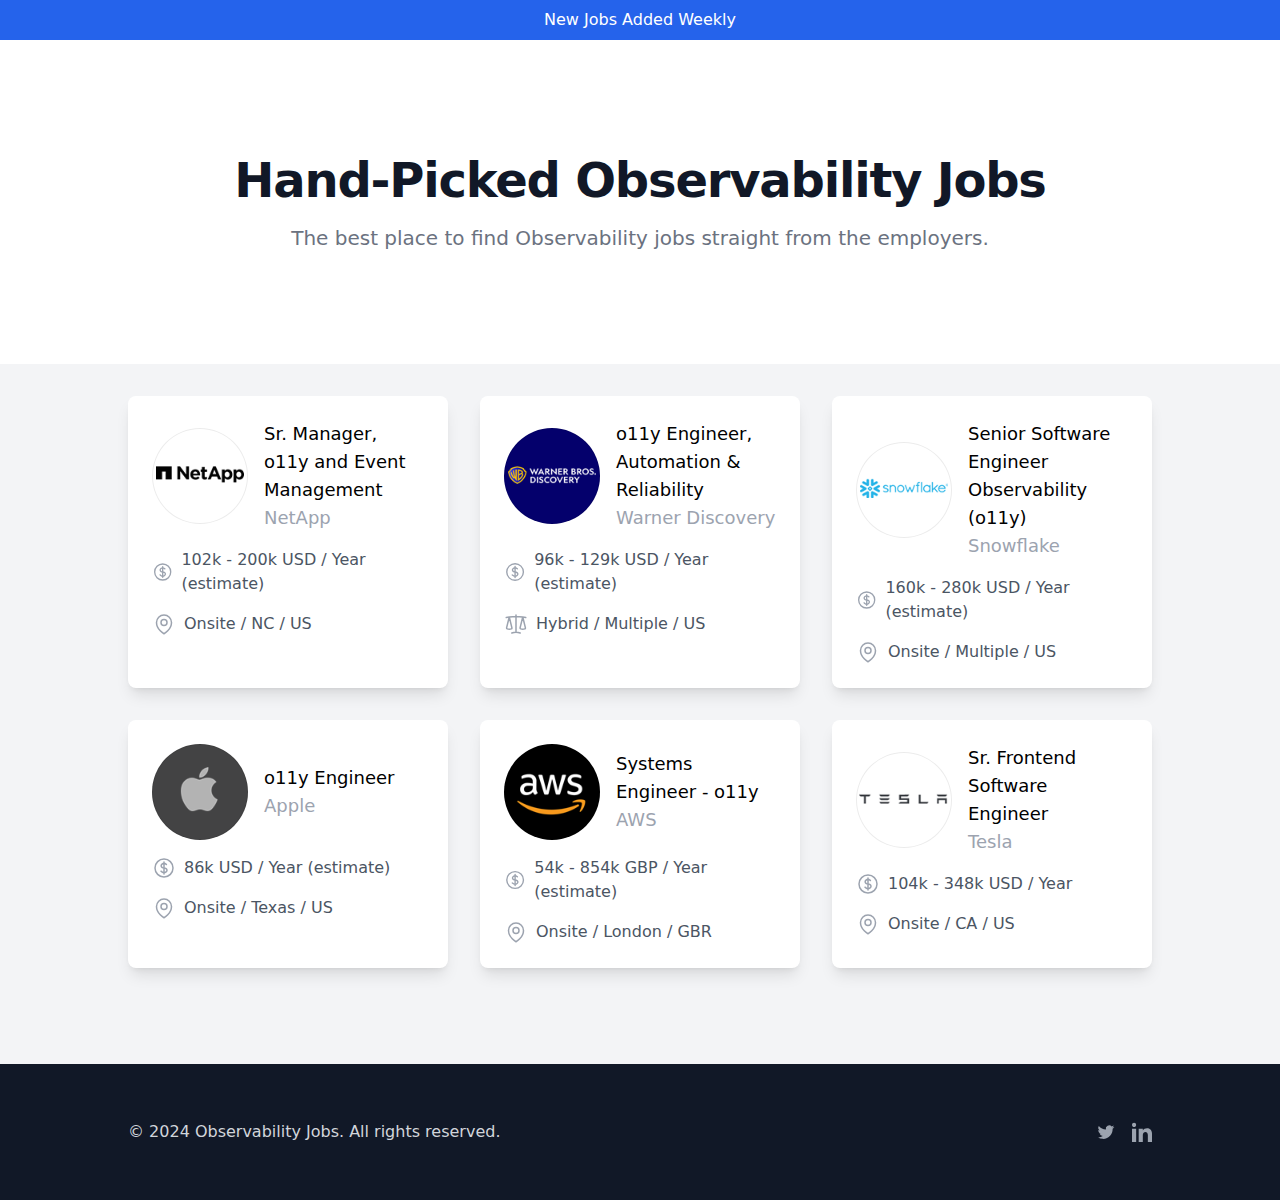
==== commit ccd68fbf: "apple job location fix" ====
--- a/index.html
+++ b/index.html
@@ -289,7 +289,7 @@
                   d="M19.5 10.5c0 7.142-7.5 11.25-7.5 11.25S4.5 17.642 4.5 10.5a7.5 7.5 0 1115 0z" />
               </svg>
 
-              <p class="ml-2 text-gray-600">Onsite / Virginia / US</p>
+              <p class="ml-2 text-gray-600">Onsite / Texas / US</p>
             </div>
           </a>
         </div>
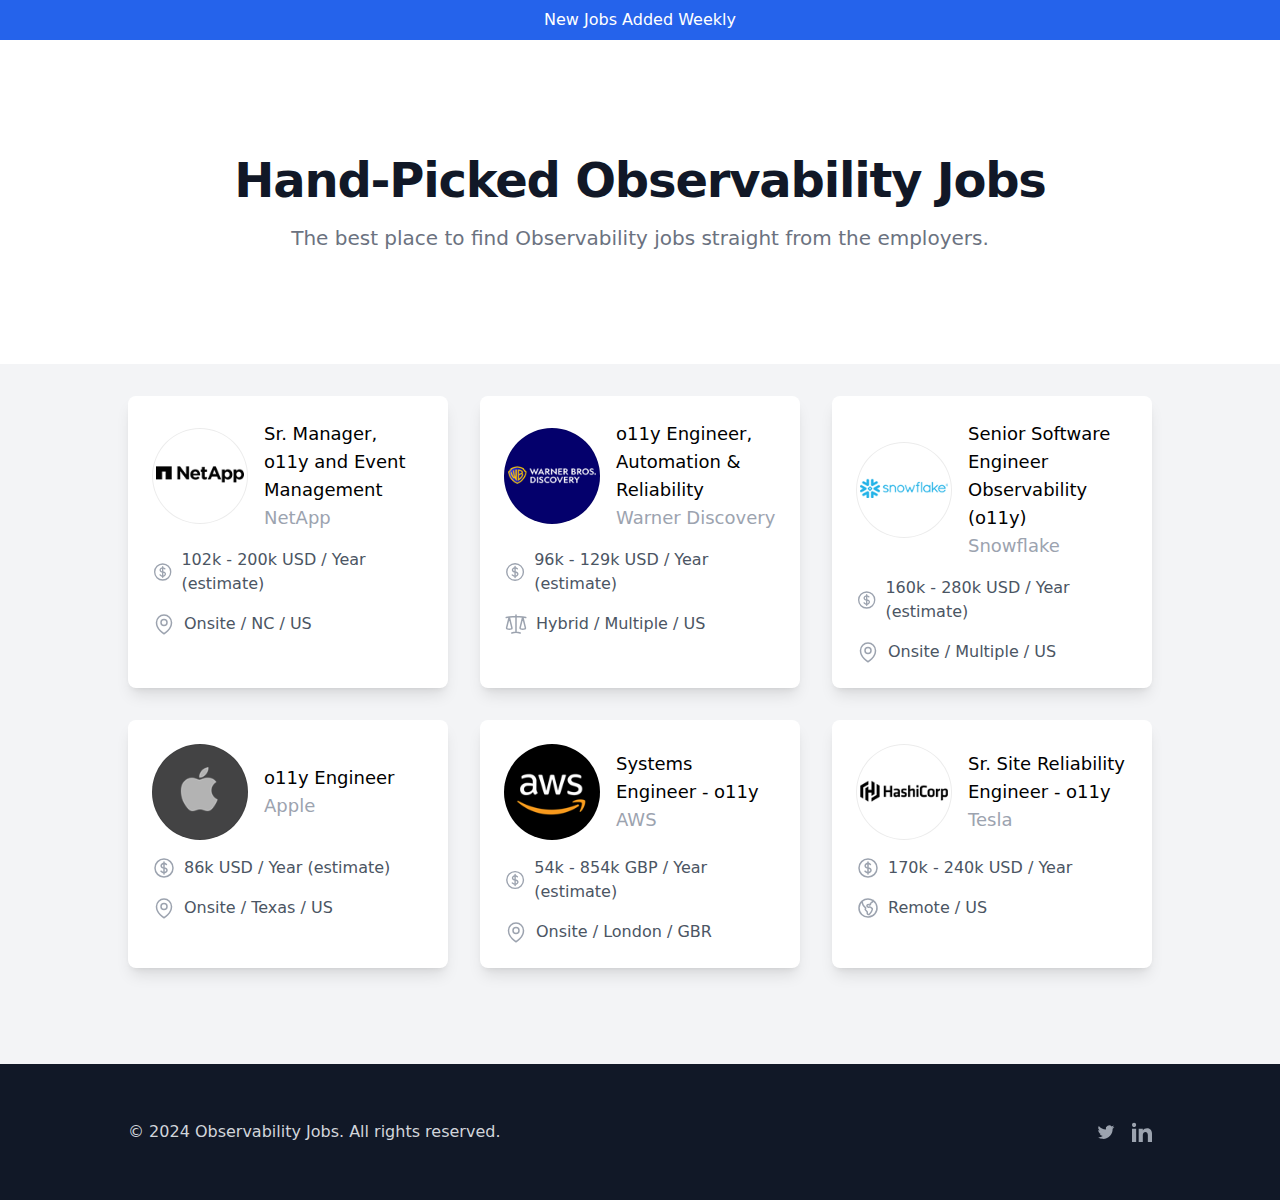
==== commit 47304b55: "remove tesla add hashicorp" ====
--- a/index.html
+++ b/index.html
@@ -354,19 +354,19 @@
         <div
           class="bg-white rounded-lg shadow-lg p-6 hover:shadow-xl hover:-translate-y-1 transition duration-200">
           <a
-            href="https://www.tesla.com/careers/search/job/sr-frontend-software-engineer-observability-and-security-179020">
-            <div class="flex items-center mb-4">
-              <div class="relative h-20 w-20 flex-none sm:h-24 sm:w-24">
-                <img
-                  class="absolute inset-0 h-full w-full rounded-full object-cover"
-                  src="img/tesla-logo.png"
+            href="https://www.hashicorp.com/career/5666076?gh_jid=5666076">
+            <div class="flex items-center mb-4">
+              <div class="relative h-20 w-20 flex-none sm:h-24 sm:w-24">
+                <img
+                  class="absolute inset-0 h-full w-full rounded-full object-cover"
+                  src="img/hashicorp-logo.png"
                   alt="" />
                 <div
                   class="absolute inset-0 rounded-full ring-1 ring-inset ring-black/[0.08]"></div>
               </div>
               <div class="ml-4">
                 <h3 class="text-lg font-medium">
-                  Sr. Frontend Software Engineer
+                  Sr. Site Reliability Engineer - o11y
                 </h3>
                 <p class="text-lg text-gray-400">Tesla</p>
               </div>
@@ -384,27 +384,23 @@
                   stroke-linejoin="round"
                   d="M12 6v12m-3-2.818l.879.659c1.171.879 3.07.879 4.242 0 1.172-.879 1.172-2.303 0-3.182C13.536 12.219 12.768 12 12 12c-.725 0-1.45-.22-2.003-.659-1.106-.879-1.106-2.303 0-3.182s2.9-.879 4.006 0l.415.33M21 12a9 9 0 11-18 0 9 9 0 0118 0z" />
               </svg>
-              <p class="ml-2 text-gray-600">104k - 348k USD / Year</p>
-            </div>
-            <div class="flex items-center">
-              <svg
-                xmlns="http://www.w3.org/2000/svg"
-                fill="none"
-                viewBox="0 0 24 24"
-                stroke-width="1.5"
-                stroke="currentColor"
-                class="w-6 h-6 text-gray-400">
-                <path
-                  stroke-linecap="round"
-                  stroke-linejoin="round"
-                  d="M15 10.5a3 3 0 11-6 0 3 3 0 016 0z" />
-                <path
-                  stroke-linecap="round"
-                  stroke-linejoin="round"
-                  d="M19.5 10.5c0 7.142-7.5 11.25-7.5 11.25S4.5 17.642 4.5 10.5a7.5 7.5 0 1115 0z" />
-              </svg>
-
-              <p class="ml-2 text-gray-600">Onsite / CA / US</p>
+              <p class="ml-2 text-gray-600">170k - 240k USD / Year</p>
+            </div>
+            <div class="flex items-center">
+              <svg
+                xmlns="http://www.w3.org/2000/svg"
+                fill="none"
+                viewBox="0 0 24 24"
+                stroke-width="1.5"
+                stroke="currentColor"
+                class="w-6 h-6 text-gray-400">
+                <path
+                  stroke-linecap="round"
+                  stroke-linejoin="round"
+                  d="M6.115 5.19l.319 1.913A6 6 0 008.11 10.36L9.75 12l-.387.775c-.217.433-.132.956.21 1.298l1.348 1.348c.21.21.329.497.329.795v1.089c0 .426.24.815.622 1.006l.153.076c.433.217.956.132 1.298-.21l.723-.723a8.7 8.7 0 002.288-4.042 1.087 1.087 0 00-.358-1.099l-1.33-1.108c-.251-.21-.582-.299-.905-.245l-1.17.195a1.125 1.125 0 01-.98-.314l-.295-.295a1.125 1.125 0 010-1.591l.13-.132a1.125 1.125 0 011.3-.21l.603.302a.809.809 0 001.086-1.086L14.25 7.5l1.256-.837a4.5 4.5 0 001.528-1.732l.146-.292M6.115 5.19A9 9 0 1017.18 4.64M6.115 5.19A8.965 8.965 0 0112 3c1.929 0 3.716.607 5.18 1.64" />
+              </svg>
+
+              <p class="ml-2 text-gray-600">Remote / US</p>
             </div>
           </a>
         </div>
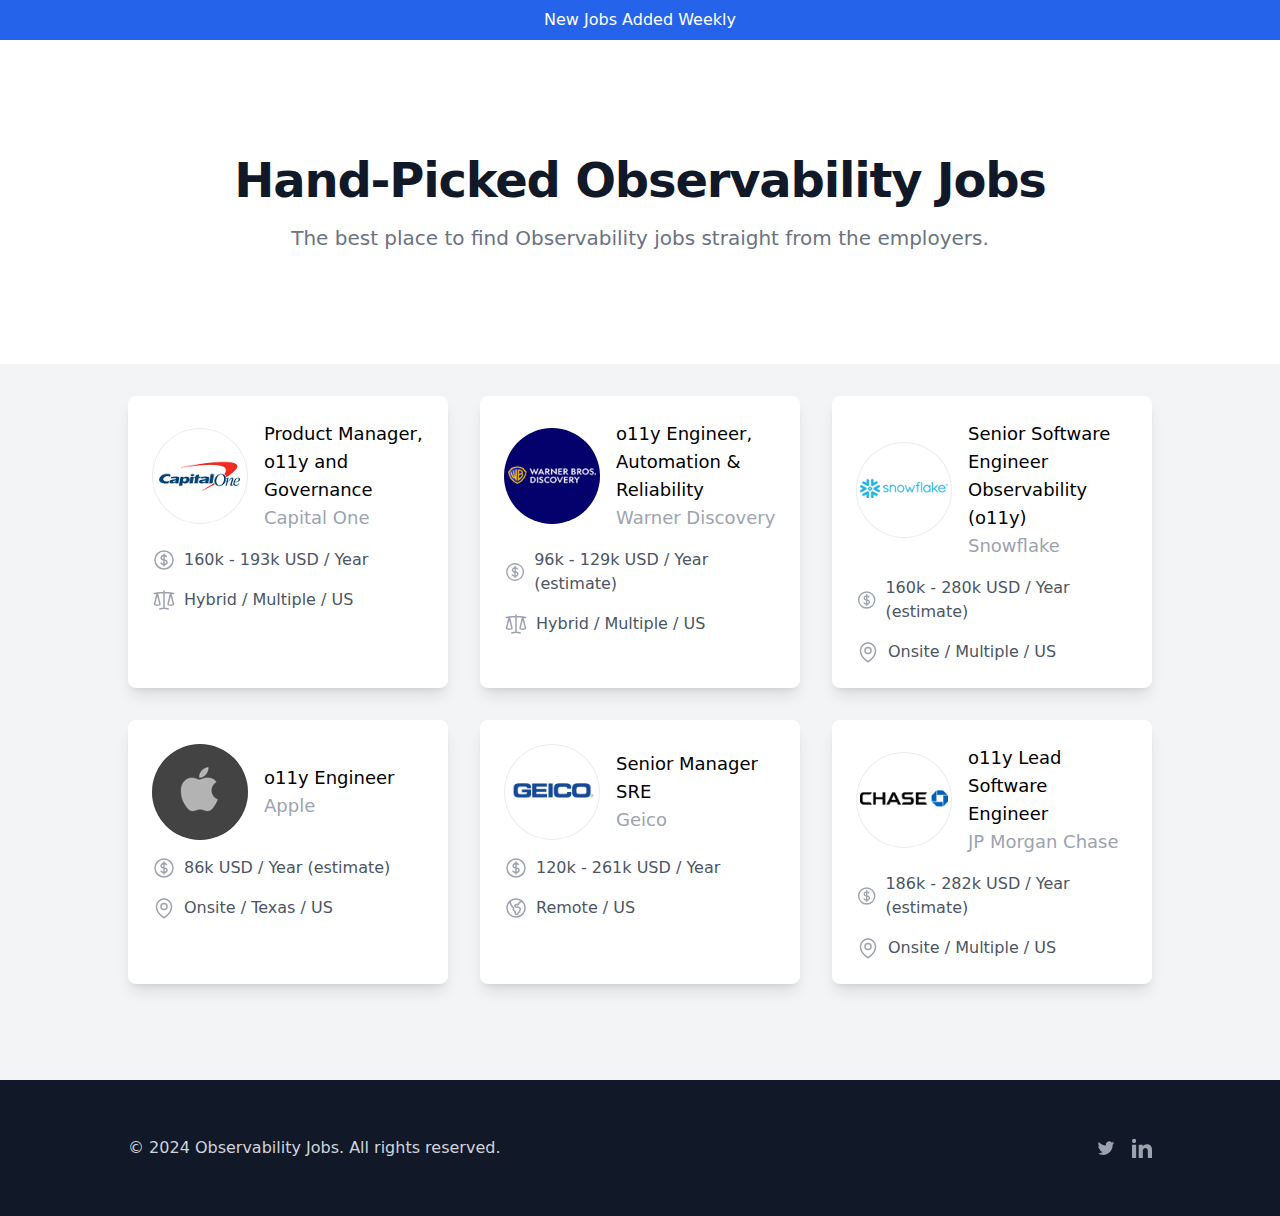
==== commit e53a1375: "weekly changes" ====
--- a/index.html
+++ b/index.html
@@ -63,21 +63,21 @@
         <div
           class="bg-white rounded-lg shadow-lg p-6 hover:shadow-xl hover:-translate-y-1 transition duration-200">
           <a
-            href="https://careers.netapp.com/job/research-triangle-park/sr-manager-observability-and-event-management/27600/55268492592">
-            <div class="flex items-center mb-4">
-              <div class="relative h-20 w-20 flex-none sm:h-24 sm:w-24">
-                <img
-                  class="absolute inset-0 h-full w-full rounded-full object-cover"
-                  src="img/netapp-logo.png"
+            href="https://www.capitalonecareers.com/job/mclean/product-manager-observability-and-governance/1732/61685032752">
+            <div class="flex items-center mb-4">
+              <div class="relative h-20 w-20 flex-none sm:h-24 sm:w-24">
+                <img
+                  class="absolute inset-0 h-full w-full rounded-full object-cover"
+                  src="img/capital-one-logo.png"
                   alt="" />
                 <div
                   class="absolute inset-0 rounded-full ring-1 ring-inset ring-black/[0.08]"></div>
               </div>
               <div class="ml-4">
                 <h3 class="text-lg font-medium">
-                  Sr. Manager, o11y and Event Management
+                  Product Manager, o11y and Governance
                 </h3>
-                <p class="text-lg text-gray-400">NetApp</p>
+                <p class="text-lg text-gray-400">Capital One</p>
               </div>
             </div>
             <div class="flex items-center mb-4">
@@ -95,7 +95,7 @@
               </svg>
 
               <p class="ml-2 text-gray-600">
-                102k - 200k USD / Year (estimate)
+                160k - 193k USD / Year
               </p>
             </div>
             <div class="flex items-center">
@@ -109,14 +109,10 @@
                 <path
                   stroke-linecap="round"
                   stroke-linejoin="round"
-                  d="M15 10.5a3 3 0 11-6 0 3 3 0 016 0z" />
-                <path
-                  stroke-linecap="round"
-                  stroke-linejoin="round"
-                  d="M19.5 10.5c0 7.142-7.5 11.25-7.5 11.25S4.5 17.642 4.5 10.5a7.5 7.5 0 1115 0z" />
-              </svg>
-
-              <p class="ml-2 text-gray-600">Onsite / NC / US</p>
+                  d="M12 3v17.25m0 0c-1.472 0-2.882.265-4.185.75M12 20.25c1.472 0 2.882.265 4.185.75M18.75 4.97A48.416 48.416 0 0012 4.5c-2.291 0-4.545.16-6.75.47m13.5 0c1.01.143 2.01.317 3 .52m-3-.52l2.62 10.726c.122.499-.106 1.028-.589 1.202a5.988 5.988 0 01-2.031.352 5.988 5.988 0 01-2.031-.352c-.483-.174-.711-.703-.59-1.202L18.75 4.971zm-16.5.52c.99-.203 1.99-.377 3-.52m0 0l2.62 10.726c.122.499-.106 1.028-.589 1.202a5.989 5.989 0 01-2.031.352 5.989 5.989 0 01-2.031-.352c-.483-.174-.711-.703-.59-1.202L5.25 4.971z" />
+              </svg>
+
+              <p class="ml-2 text-gray-600">Hybrid / Multiple / US</p>
             </div>
           </a>
         </div>
@@ -297,36 +293,90 @@
         <div
           class="bg-white rounded-lg shadow-lg p-6 hover:shadow-xl hover:-translate-y-1 transition duration-200">
           <a
-            href="https://www.amazon.jobs/en/jobs/2504782/systems-engineer-monitoring-observability-team">
-            <div class="flex items-center mb-4">
-              <div class="relative h-20 w-20 flex-none sm:h-24 sm:w-24">
-                <img
-                  class="absolute inset-0 h-full w-full rounded-full object-cover"
-                  src="img/aws-logo.png"
-                  alt="" />
-                <div
-                  class="absolute inset-0 rounded-full ring-1 ring-inset ring-black/[0.08]"></div>
-              </div>
-              <div class="ml-4">
-                <h3 class="text-lg font-medium">Systems Engineer - o11y</h3>
-                <p class="text-lg text-gray-400">AWS</p>
-              </div>
-            </div>
-            <div class="flex items-center mb-4">
-              <svg
-                xmlns="http://www.w3.org/2000/svg"
-                fill="none"
-                viewBox="0 0 24 24"
-                stroke-width="1.5"
-                stroke="currentColor"
-                class="w-6 h-6 text-gray-400">
-                <path
-                  stroke-linecap="round"
-                  stroke-linejoin="round"
-                  d="M12 6v12m-3-2.818l.879.659c1.171.879 3.07.879 4.242 0 1.172-.879 1.172-2.303 0-3.182C13.536 12.219 12.768 12 12 12c-.725 0-1.45-.22-2.003-.659-1.106-.879-1.106-2.303 0-3.182s2.9-.879 4.006 0l.415.33M21 12a9 9 0 11-18 0 9 9 0 0118 0z" />
-              </svg>
-
-              <p class="ml-2 text-gray-600">54k - 854k GBP / Year (estimate)</p>
+            href="https://geico.wd1.myworkdayjobs.com/en-US/External/job/Chevy-Chase-MD/Senior-Manager-SRE--Engineering_R0048180">
+            <div class="flex items-center mb-4">
+              <div class="relative h-20 w-20 flex-none sm:h-24 sm:w-24">
+                <img
+                  class="absolute inset-0 h-full w-full rounded-full object-cover"
+                  src="img/geico-logo.png"
+                  alt="" />
+                <div
+                  class="absolute inset-0 rounded-full ring-1 ring-inset ring-black/[0.08]"></div>
+              </div>
+              <div class="ml-4">
+                <h3 class="text-lg font-medium">Senior Manager SRE</h3>
+                <p class="text-lg text-gray-400">Geico</p>
+              </div>
+            </div>
+            <div class="flex items-center mb-4">
+              <svg
+                xmlns="http://www.w3.org/2000/svg"
+                fill="none"
+                viewBox="0 0 24 24"
+                stroke-width="1.5"
+                stroke="currentColor"
+                class="w-6 h-6 text-gray-400">
+                <path
+                  stroke-linecap="round"
+                  stroke-linejoin="round"
+                  d="M12 6v12m-3-2.818l.879.659c1.171.879 3.07.879 4.242 0 1.172-.879 1.172-2.303 0-3.182C13.536 12.219 12.768 12 12 12c-.725 0-1.45-.22-2.003-.659-1.106-.879-1.106-2.303 0-3.182s2.9-.879 4.006 0l.415.33M21 12a9 9 0 11-18 0 9 9 0 0118 0z" />
+              </svg>
+
+              <p class="ml-2 text-gray-600">120k - 261k USD / Year</p>
+            </div>
+            <div class="flex items-center">
+              <svg
+              xmlns="http://www.w3.org/2000/svg"
+              fill="none"
+              viewBox="0 0 24 24"
+              stroke-width="1.5"
+              stroke="currentColor"
+              class="w-6 h-6 text-gray-400">
+              <path
+                stroke-linecap="round"
+                stroke-linejoin="round"
+                d="M6.115 5.19l.319 1.913A6 6 0 008.11 10.36L9.75 12l-.387.775c-.217.433-.132.956.21 1.298l1.348 1.348c.21.21.329.497.329.795v1.089c0 .426.24.815.622 1.006l.153.076c.433.217.956.132 1.298-.21l.723-.723a8.7 8.7 0 002.288-4.042 1.087 1.087 0 00-.358-1.099l-1.33-1.108c-.251-.21-.582-.299-.905-.245l-1.17.195a1.125 1.125 0 01-.98-.314l-.295-.295a1.125 1.125 0 010-1.591l.13-.132a1.125 1.125 0 011.3-.21l.603.302a.809.809 0 001.086-1.086L14.25 7.5l1.256-.837a4.5 4.5 0 001.528-1.732l.146-.292M6.115 5.19A9 9 0 1017.18 4.64M6.115 5.19A8.965 8.965 0 0112 3c1.929 0 3.716.607 5.18 1.64" />
+            </svg>
+
+              <p class="ml-2 text-gray-600">Remote / US</p>
+            </div>
+          </a>
+        </div>
+
+        <div
+          class="bg-white rounded-lg shadow-lg p-6 hover:shadow-xl hover:-translate-y-1 transition duration-200">
+          <a
+            href="https://jpmc.fa.oraclecloud.com/hcmUI/CandidateExperience/en/sites/CX_1002/job/210489480">
+            <div class="flex items-center mb-4">
+              <div class="relative h-20 w-20 flex-none sm:h-24 sm:w-24">
+                <img
+                  class="absolute inset-0 h-full w-full rounded-full object-cover"
+                  src="img/chase-logo.png"
+                  alt="" />
+                <div
+                  class="absolute inset-0 rounded-full ring-1 ring-inset ring-black/[0.08]"></div>
+              </div>
+              <div class="ml-4">
+                <h3 class="text-lg font-medium">
+                  o11y Lead Software Engineer
+                </h3>
+                <p class="text-lg text-gray-400">JP Morgan Chase</p>
+              </div>
+            </div>
+            <div class="flex items-center mb-4">
+              <svg
+                xmlns="http://www.w3.org/2000/svg"
+                fill="none"
+                viewBox="0 0 24 24"
+                stroke-width="1.5"
+                stroke="currentColor"
+                class="w-6 h-6 text-gray-400">
+                <path
+                  stroke-linecap="round"
+                  stroke-linejoin="round"
+                  d="M12 6v12m-3-2.818l.879.659c1.171.879 3.07.879 4.242 0 1.172-.879 1.172-2.303 0-3.182C13.536 12.219 12.768 12 12 12c-.725 0-1.45-.22-2.003-.659-1.106-.879-1.106-2.303 0-3.182s2.9-.879 4.006 0l.415.33M21 12a9 9 0 11-18 0 9 9 0 0118 0z" />
+              </svg>
+              <p class="ml-2 text-gray-600">186k - 282k USD / Year (estimate)</p>
             </div>
             <div class="flex items-center">
               <svg
@@ -346,61 +396,7 @@
                   d="M19.5 10.5c0 7.142-7.5 11.25-7.5 11.25S4.5 17.642 4.5 10.5a7.5 7.5 0 1115 0z" />
               </svg>
 
-              <p class="ml-2 text-gray-600">Onsite / London / GBR</p>
-            </div>
-          </a>
-        </div>
-
-        <div
-          class="bg-white rounded-lg shadow-lg p-6 hover:shadow-xl hover:-translate-y-1 transition duration-200">
-          <a
-            href="https://www.hashicorp.com/career/5666076?gh_jid=5666076">
-            <div class="flex items-center mb-4">
-              <div class="relative h-20 w-20 flex-none sm:h-24 sm:w-24">
-                <img
-                  class="absolute inset-0 h-full w-full rounded-full object-cover"
-                  src="img/hashicorp-logo.png"
-                  alt="" />
-                <div
-                  class="absolute inset-0 rounded-full ring-1 ring-inset ring-black/[0.08]"></div>
-              </div>
-              <div class="ml-4">
-                <h3 class="text-lg font-medium">
-                  Sr. Site Reliability Engineer - o11y
-                </h3>
-                <p class="text-lg text-gray-400">Tesla</p>
-              </div>
-            </div>
-            <div class="flex items-center mb-4">
-              <svg
-                xmlns="http://www.w3.org/2000/svg"
-                fill="none"
-                viewBox="0 0 24 24"
-                stroke-width="1.5"
-                stroke="currentColor"
-                class="w-6 h-6 text-gray-400">
-                <path
-                  stroke-linecap="round"
-                  stroke-linejoin="round"
-                  d="M12 6v12m-3-2.818l.879.659c1.171.879 3.07.879 4.242 0 1.172-.879 1.172-2.303 0-3.182C13.536 12.219 12.768 12 12 12c-.725 0-1.45-.22-2.003-.659-1.106-.879-1.106-2.303 0-3.182s2.9-.879 4.006 0l.415.33M21 12a9 9 0 11-18 0 9 9 0 0118 0z" />
-              </svg>
-              <p class="ml-2 text-gray-600">170k - 240k USD / Year</p>
-            </div>
-            <div class="flex items-center">
-              <svg
-                xmlns="http://www.w3.org/2000/svg"
-                fill="none"
-                viewBox="0 0 24 24"
-                stroke-width="1.5"
-                stroke="currentColor"
-                class="w-6 h-6 text-gray-400">
-                <path
-                  stroke-linecap="round"
-                  stroke-linejoin="round"
-                  d="M6.115 5.19l.319 1.913A6 6 0 008.11 10.36L9.75 12l-.387.775c-.217.433-.132.956.21 1.298l1.348 1.348c.21.21.329.497.329.795v1.089c0 .426.24.815.622 1.006l.153.076c.433.217.956.132 1.298-.21l.723-.723a8.7 8.7 0 002.288-4.042 1.087 1.087 0 00-.358-1.099l-1.33-1.108c-.251-.21-.582-.299-.905-.245l-1.17.195a1.125 1.125 0 01-.98-.314l-.295-.295a1.125 1.125 0 010-1.591l.13-.132a1.125 1.125 0 011.3-.21l.603.302a.809.809 0 001.086-1.086L14.25 7.5l1.256-.837a4.5 4.5 0 001.528-1.732l.146-.292M6.115 5.19A9 9 0 1017.18 4.64M6.115 5.19A8.965 8.965 0 0112 3c1.929 0 3.716.607 5.18 1.64" />
-              </svg>
-
-              <p class="ml-2 text-gray-600">Remote / US</p>
+              <p class="ml-2 text-gray-600">Onsite / Multiple / US</p>
             </div>
           </a>
         </div>
